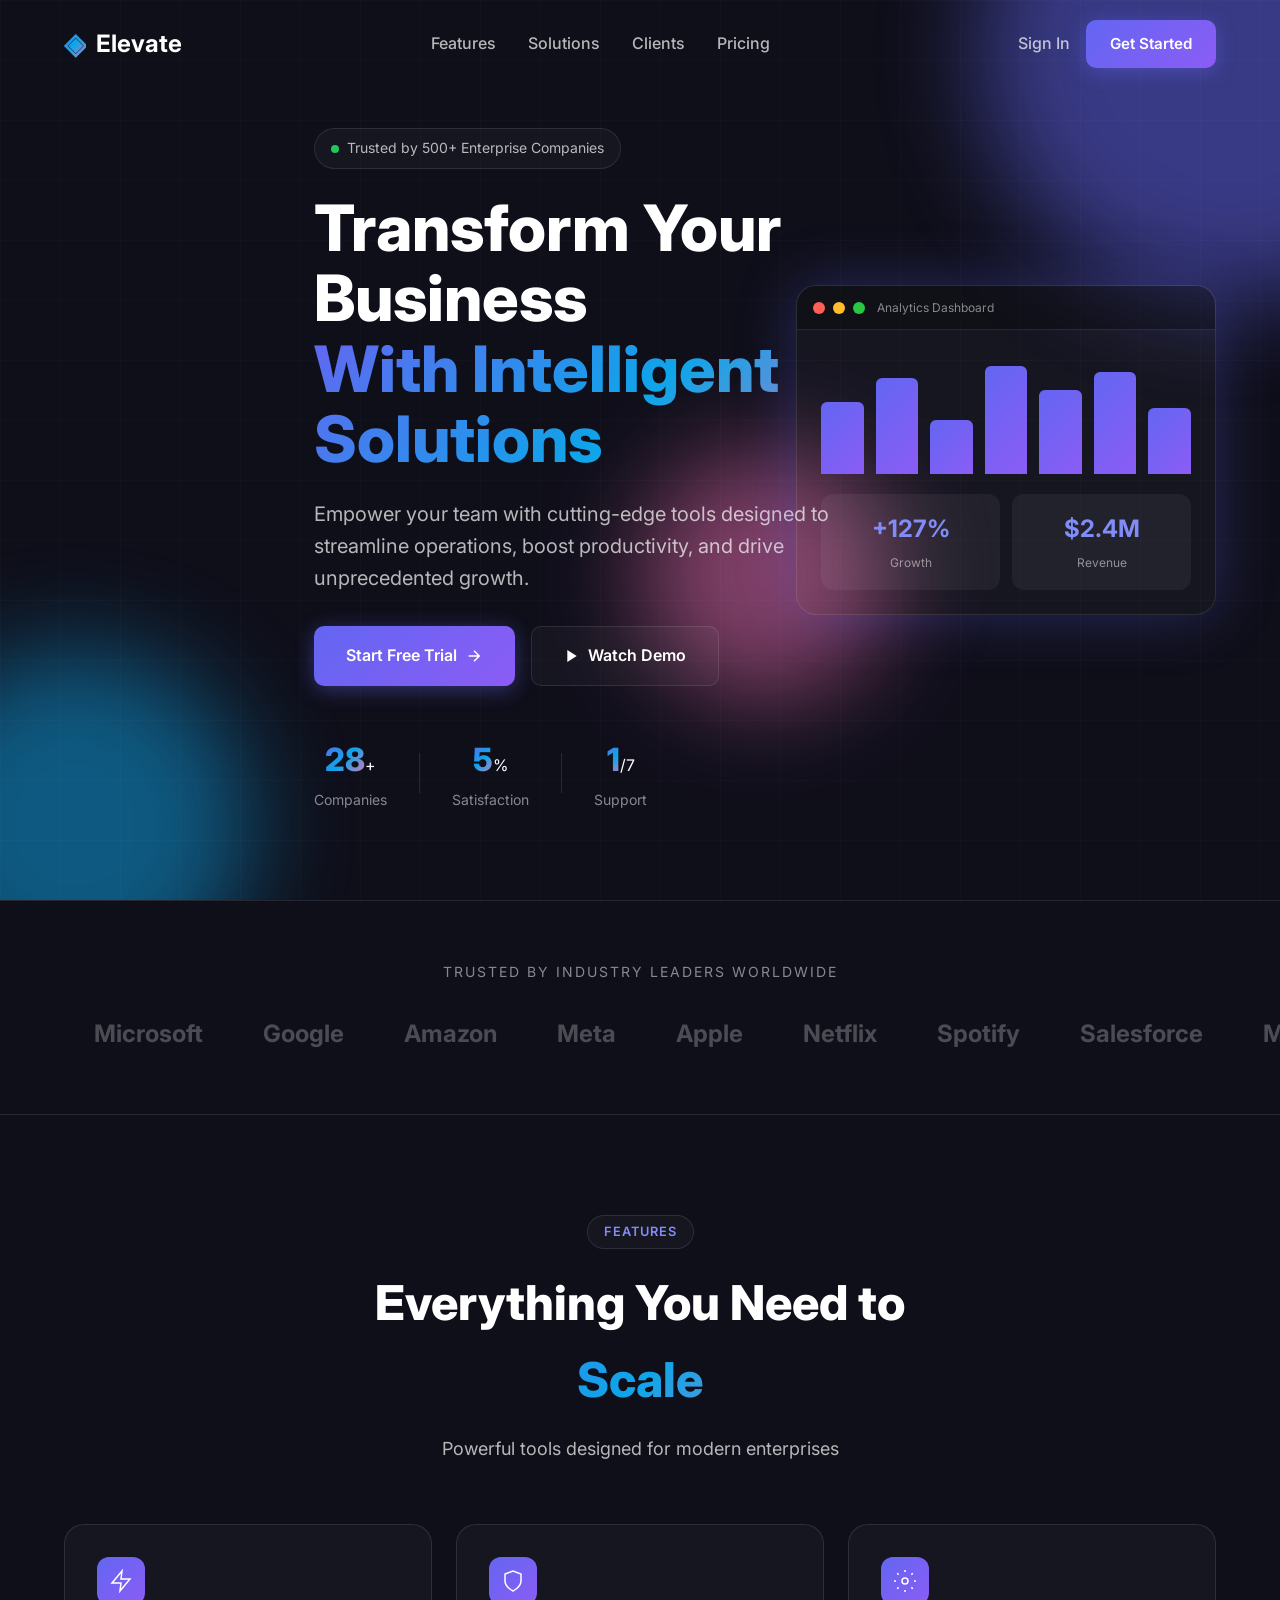
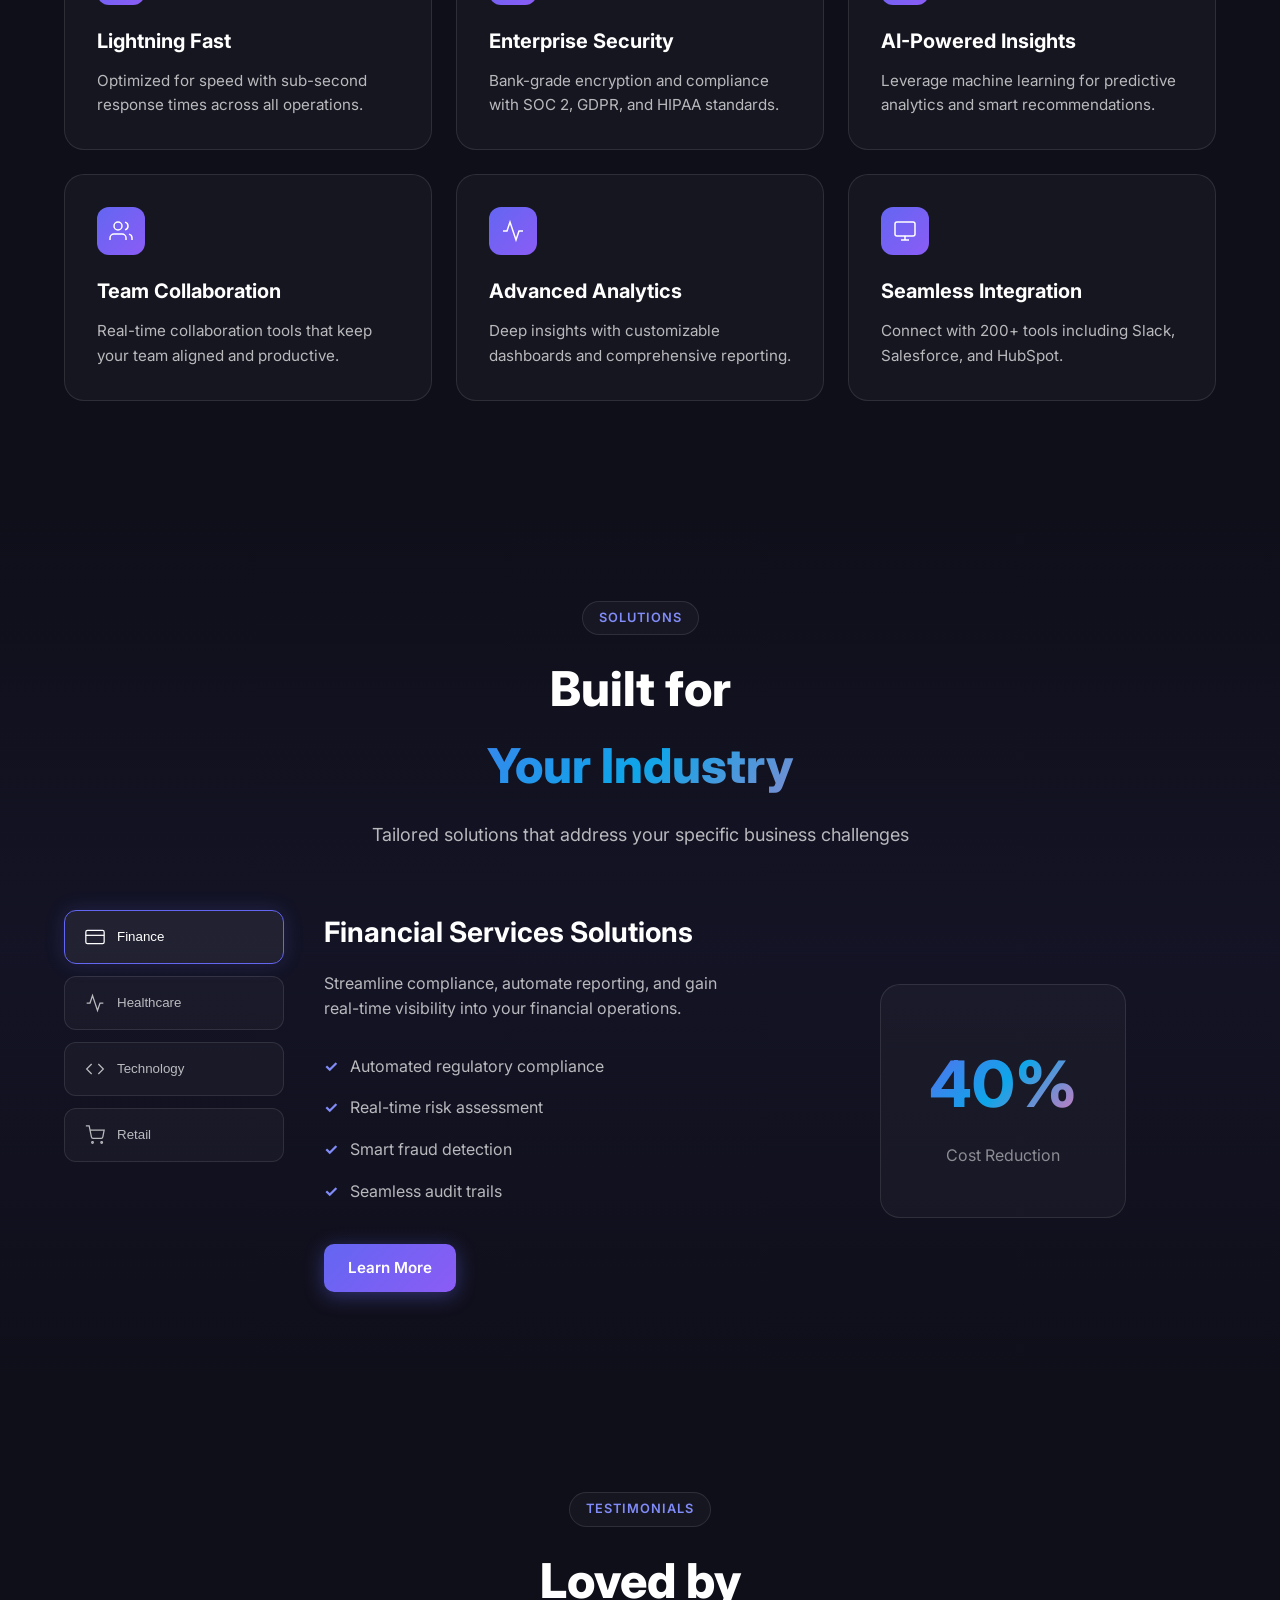
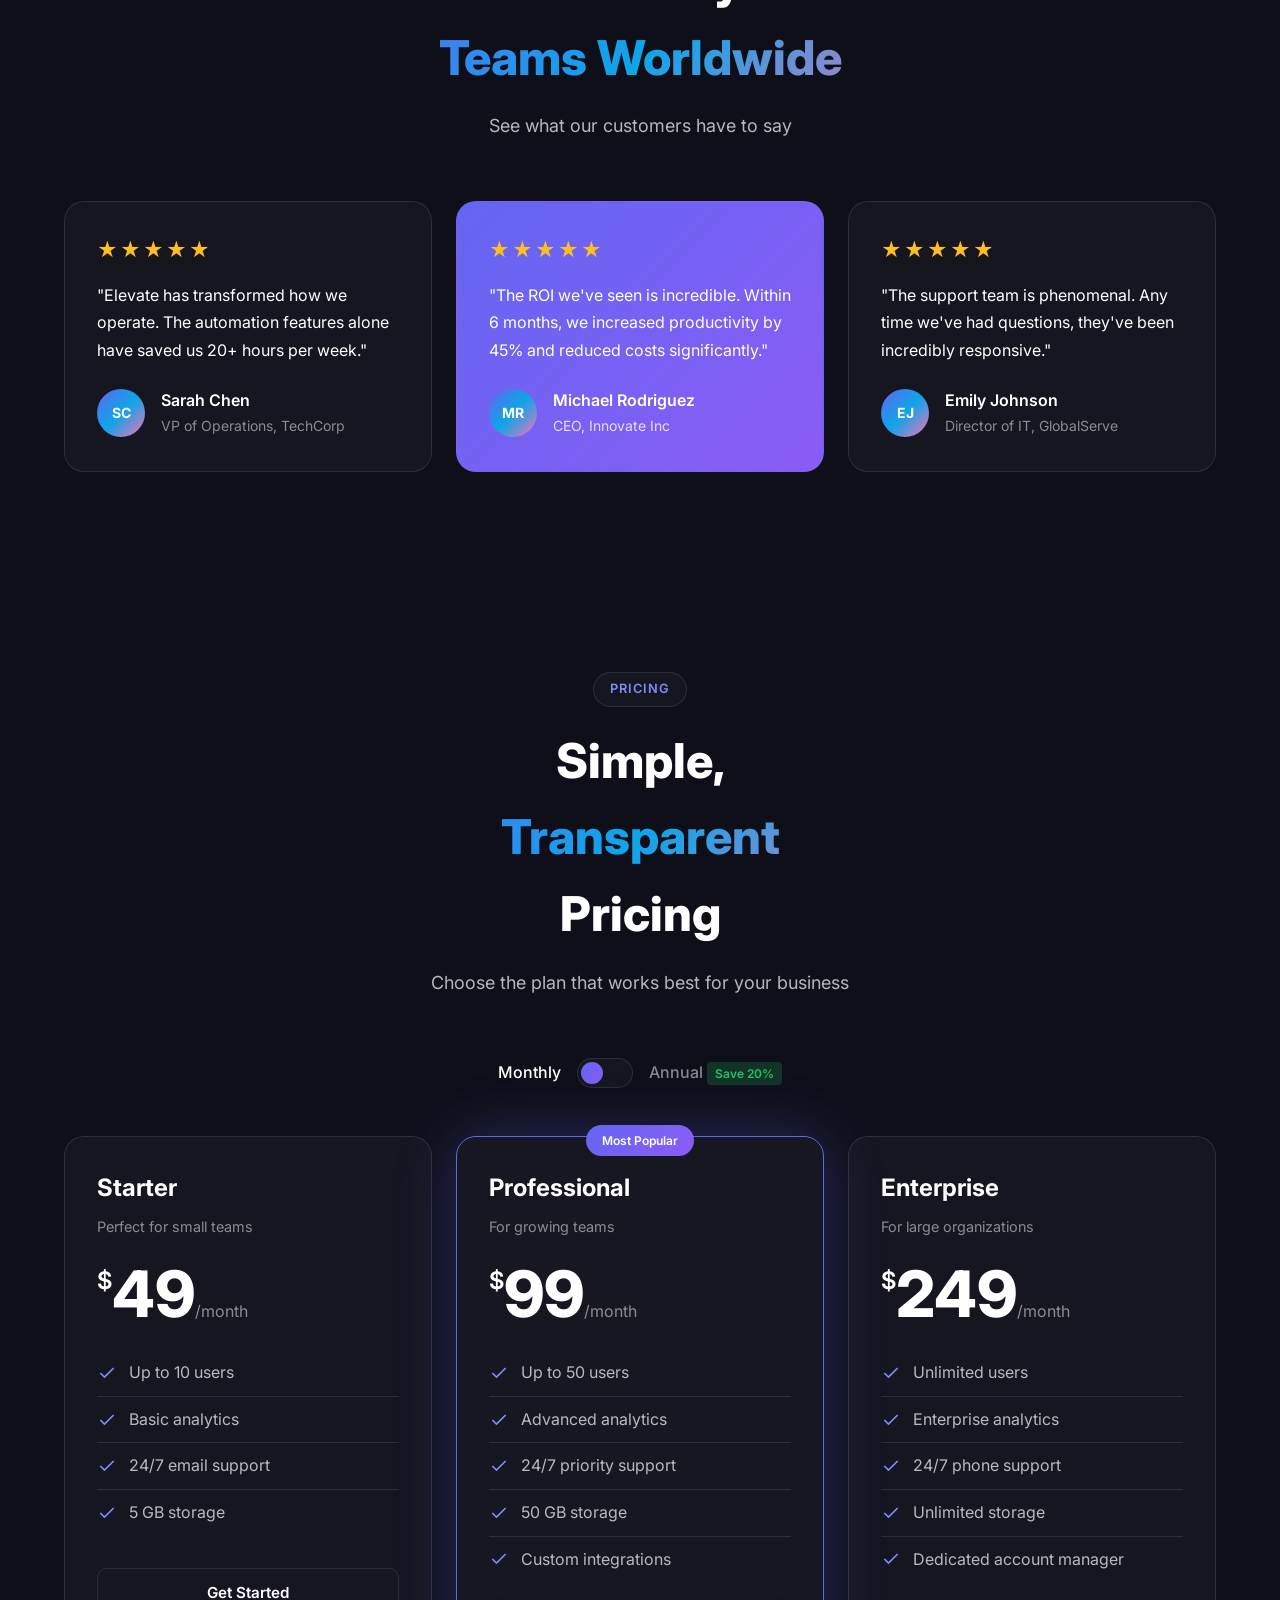
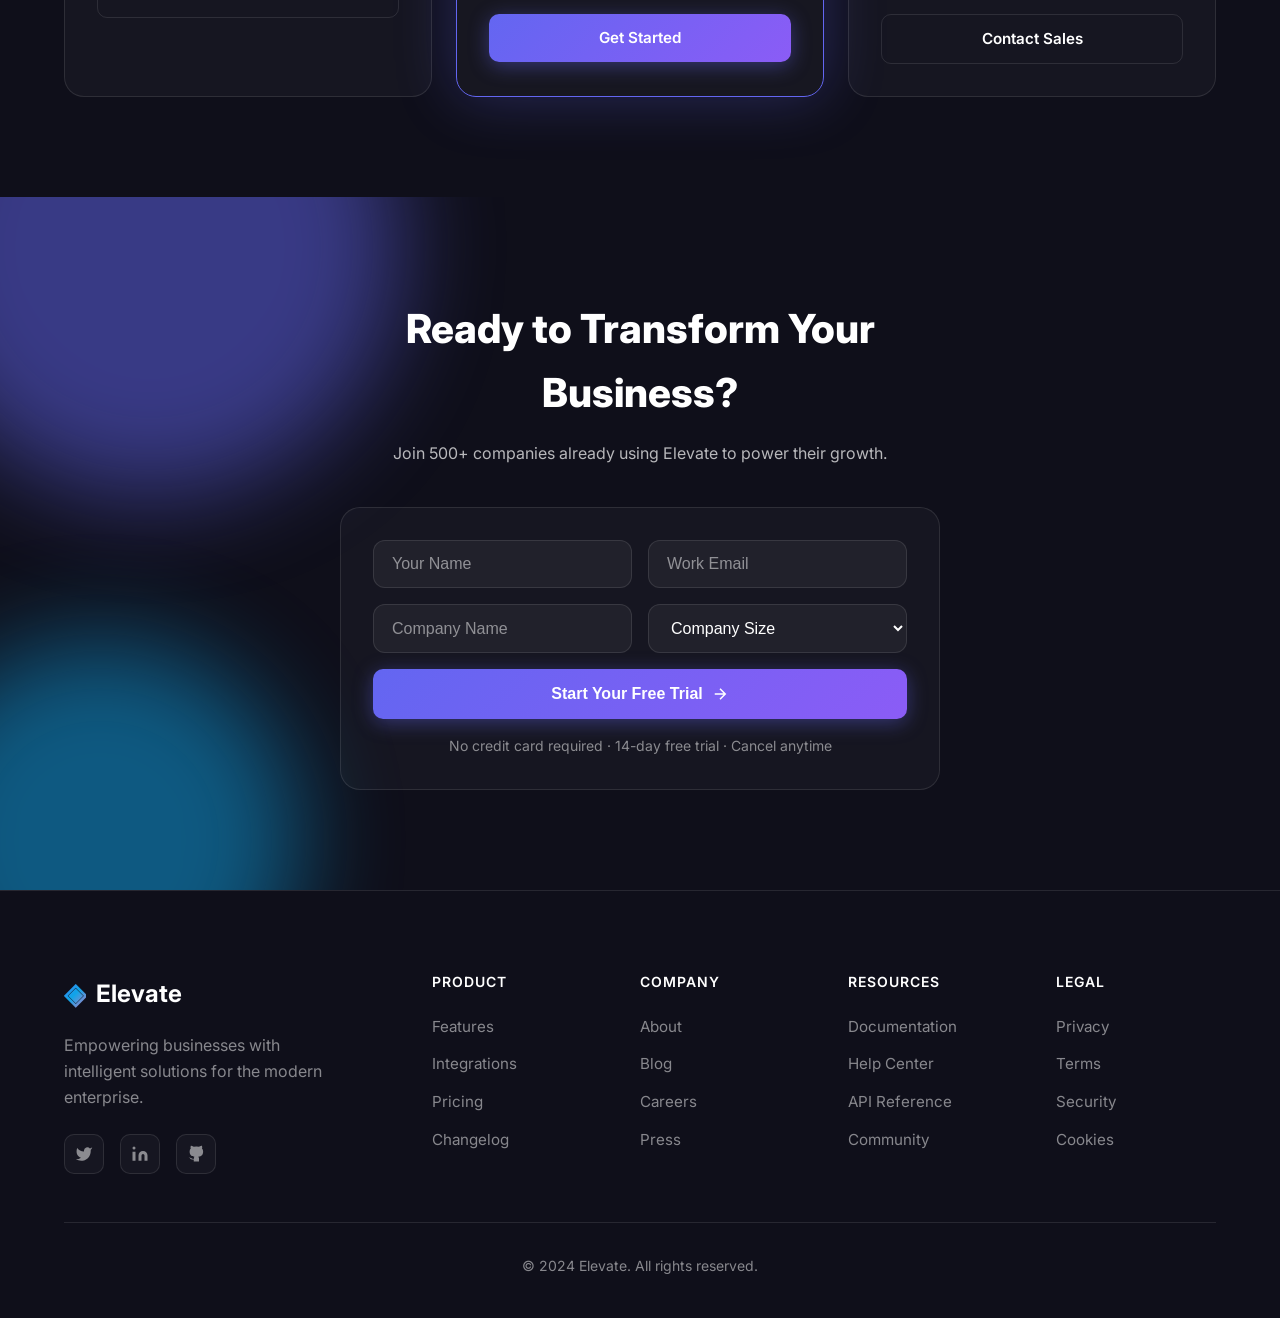
==== index.html @ 1497b79a "Initial commit: Project setup with B2B landing page" ====
<!DOCTYPE html>
<html lang="en">
<head>
    <meta charset="UTF-8">
    <meta name="viewport" content="width=device-width, initial-scale=1.0">
    <meta name="description" content="Transform your business with our enterprise solutions. Trusted by 500+ companies worldwide.">
    <title>Elevate | Enterprise Solutions for Modern Business</title>
    <link rel="preconnect" href="https://fonts.googleapis.com">
    <link rel="preconnect" href="https://fonts.gstatic.com" crossorigin>
    <link href="https://fonts.googleapis.com/css2?family=Inter:wght@300;400;500;600;700;800&display=swap" rel="stylesheet">
    <link rel="stylesheet" href="styles.css">
</head>
<body>
    <nav class="navbar" id="navbar">
        <div class="container nav-container">
            <a href="#" class="logo"><span class="logo-icon">◈</span><span class="logo-text">Elevate</span></a>
            <ul class="nav-links">
                <li><a href="#features">Features</a></li>
                <li><a href="#solutions">Solutions</a></li>
                <li><a href="#testimonials">Clients</a></li>
                <li><a href="#pricing">Pricing</a></li>
            </ul>
            <div class="nav-actions">
                <a href="#" class="btn-text">Sign In</a>
                <a href="#contact" class="btn btn-primary">Get Started</a>
            </div>
            <button class="mobile-menu-btn" id="mobileMenuBtn"><span></span><span></span><span></span></button>
        </div>
    </nav>

    <section class="hero">
        <div class="hero-bg"><div class="gradient-orb orb-1"></div><div class="gradient-orb orb-2"></div><div class="gradient-orb orb-3"></div><div class="grid-overlay"></div></div>
        <div class="container hero-content">
            <div class="hero-badge"><span class="badge-dot"></span>Trusted by 500+ Enterprise Companies</div>
            <h1 class="hero-title">Transform Your Business<span class="gradient-text">With Intelligent Solutions</span></h1>
            <p class="hero-subtitle">Empower your team with cutting-edge tools designed to streamline operations, boost productivity, and drive unprecedented growth.</p>
            <div class="hero-cta">
                <a href="#contact" class="btn btn-primary btn-large">Start Free Trial<svg class="btn-icon" viewBox="0 0 24 24" fill="none" stroke="currentColor" stroke-width="2"><path d="M5 12h14M12 5l7 7-7 7"/></svg></a>
                <a href="#demo" class="btn btn-secondary btn-large"><svg class="btn-icon-left" viewBox="0 0 24 24" fill="currentColor"><polygon points="5,3 19,12 5,21"/></svg>Watch Demo</a>
            </div>
            <div class="hero-stats">
                <div class="stat-item"><span class="stat-number" data-target="500">0</span>+<span class="stat-label">Companies</span></div>
                <div class="stat-divider"></div>
                <div class="stat-item"><span class="stat-number" data-target="98">0</span>%<span class="stat-label">Satisfaction</span></div>
                <div class="stat-divider"></div>
                <div class="stat-item"><span class="stat-number" data-target="24">0</span>/7<span class="stat-label">Support</span></div>
            </div>
        </div>
        <div class="hero-visual">
            <div class="dashboard-preview">
                <div class="dashboard-header"><div class="window-controls"><span class="control red"></span><span class="control yellow"></span><span class="control green"></span></div><span class="dashboard-title">Analytics Dashboard</span></div>
                <div class="dashboard-content">
                    <div class="chart-container"><div class="chart-bar" style="--height: 60%"></div><div class="chart-bar" style="--height: 80%"></div><div class="chart-bar" style="--height: 45%"></div><div class="chart-bar" style="--height: 90%"></div><div class="chart-bar" style="--height: 70%"></div><div class="chart-bar" style="--height: 85%"></div><div class="chart-bar" style="--height: 55%"></div></div>
                    <div class="metric-cards"><div class="metric-card"><span class="metric-value">+127%</span><span class="metric-label">Growth</span></div><div class="metric-card"><span class="metric-value">$2.4M</span><span class="metric-label">Revenue</span></div></div>
                </div>
            </div>
        </div>
    </section>

    <section class="logos-section">
        <div class="container">
            <p class="logos-title">Trusted by industry leaders worldwide</p>
            <div class="logos-track">
                <div class="logos-slide"><div class="logo-item">Microsoft</div><div class="logo-item">Google</div><div class="logo-item">Amazon</div><div class="logo-item">Meta</div><div class="logo-item">Apple</div><div class="logo-item">Netflix</div><div class="logo-item">Spotify</div><div class="logo-item">Salesforce</div></div>
                <div class="logos-slide"><div class="logo-item">Microsoft</div><div class="logo-item">Google</div><div class="logo-item">Amazon</div><div class="logo-item">Meta</div><div class="logo-item">Apple</div><div class="logo-item">Netflix</div><div class="logo-item">Spotify</div><div class="logo-item">Salesforce</div></div>
            </div>
        </div>
    </section>

    <section class="features" id="features">
        <div class="container">
            <div class="section-header"><span class="section-tag">Features</span><h2 class="section-title">Everything You Need to <span class="gradient-text">Scale</span></h2><p class="section-subtitle">Powerful tools designed for modern enterprises</p></div>
            <div class="features-grid">
                <div class="feature-card"><div class="feature-icon"><svg viewBox="0 0 24 24" fill="none" stroke="currentColor" stroke-width="1.5"><path d="M13 2L3 14h9l-1 8 10-12h-9l1-8z"/></svg></div><h3>Lightning Fast</h3><p>Optimized for speed with sub-second response times across all operations.</p></div>
                <div class="feature-card"><div class="feature-icon"><svg viewBox="0 0 24 24" fill="none" stroke="currentColor" stroke-width="1.5"><path d="M12 22s8-4 8-10V5l-8-3-8 3v7c0 6 8 10 8 10z"/></svg></div><h3>Enterprise Security</h3><p>Bank-grade encryption and compliance with SOC 2, GDPR, and HIPAA standards.</p></div>
                <div class="feature-card"><div class="feature-icon"><svg viewBox="0 0 24 24" fill="none" stroke="currentColor" stroke-width="1.5"><circle cx="12" cy="12" r="3"/><path d="M12 1v2M12 21v2M4.22 4.22l1.42 1.42M18.36 18.36l1.42 1.42M1 12h2M21 12h2M4.22 19.78l1.42-1.42M18.36 5.64l1.42-1.42"/></svg></div><h3>AI-Powered Insights</h3><p>Leverage machine learning for predictive analytics and smart recommendations.</p></div>
                <div class="feature-card"><div class="feature-icon"><svg viewBox="0 0 24 24" fill="none" stroke="currentColor" stroke-width="1.5"><path d="M17 21v-2a4 4 0 0 0-4-4H5a4 4 0 0 0-4 4v2"/><circle cx="9" cy="7" r="4"/><path d="M23 21v-2a4 4 0 0 0-3-3.87M16 3.13a4 4 0 0 1 0 7.75"/></svg></div><h3>Team Collaboration</h3><p>Real-time collaboration tools that keep your team aligned and productive.</p></div>
                <div class="feature-card"><div class="feature-icon"><svg viewBox="0 0 24 24" fill="none" stroke="currentColor" stroke-width="1.5"><polyline points="22,12 18,12 15,21 9,3 6,12 2,12"/></svg></div><h3>Advanced Analytics</h3><p>Deep insights with customizable dashboards and comprehensive reporting.</p></div>
                <div class="feature-card"><div class="feature-icon"><svg viewBox="0 0 24 24" fill="none" stroke="currentColor" stroke-width="1.5"><rect x="2" y="3" width="20" height="14" rx="2" ry="2"/><path d="M8 21h8M12 17v4"/></svg></div><h3>Seamless Integration</h3><p>Connect with 200+ tools including Slack, Salesforce, and HubSpot.</p></div>
            </div>
        </div>
    </section>

    <section class="solutions" id="solutions">
        <div class="container">
            <div class="section-header"><span class="section-tag">Solutions</span><h2 class="section-title">Built for <span class="gradient-text">Your Industry</span></h2><p class="section-subtitle">Tailored solutions that address your specific business challenges</p></div>
            <div class="solutions-wrapper">
                <div class="solution-tabs">
                    <button class="solution-tab active" data-tab="finance"><svg viewBox="0 0 24 24" fill="none" stroke="currentColor" stroke-width="1.5"><rect x="1" y="4" width="22" height="16" rx="2" ry="2"/><path d="M1 10h22"/></svg>Finance</button>
                    <button class="solution-tab" data-tab="healthcare"><svg viewBox="0 0 24 24" fill="none" stroke="currentColor" stroke-width="1.5"><path d="M22 12h-4l-3 9L9 3l-3 9H2"/></svg>Healthcare</button>
                    <button class="solution-tab" data-tab="technology"><svg viewBox="0 0 24 24" fill="none" stroke="currentColor" stroke-width="1.5"><polyline points="16 18 22 12 16 6"/><polyline points="8 6 2 12 8 18"/></svg>Technology</button>
                    <button class="solution-tab" data-tab="retail"><svg viewBox="0 0 24 24" fill="none" stroke="currentColor" stroke-width="1.5"><circle cx="9" cy="21" r="1"/><circle cx="20" cy="21" r="1"/><path d="M1 1h4l2.68 13.39a2 2 0 0 0 2 1.61h9.72a2 2 0 0 0 2-1.61L23 6H6"/></svg>Retail</button>
                </div>
                <div class="solution-content">
                    <div class="solution-panel active" id="finance"><div class="solution-info"><h3>Financial Services Solutions</h3><p>Streamline compliance, automate reporting, and gain real-time visibility into your financial operations.</p><ul class="solution-features"><li>Automated regulatory compliance</li><li>Real-time risk assessment</li><li>Smart fraud detection</li><li>Seamless audit trails</li></ul><a href="#contact" class="btn btn-primary">Learn More</a></div><div class="solution-visual"><div class="visual-card"><div class="visual-metric"><span class="big-number">40%</span><span>Cost Reduction</span></div></div></div></div>
                    <div class="solution-panel" id="healthcare"><div class="solution-info"><h3>Healthcare Solutions</h3><p>Improve patient outcomes with HIPAA-compliant solutions that streamline clinical workflows.</p><ul class="solution-features"><li>HIPAA & HITECH compliant</li><li>EHR integration</li><li>Patient engagement tools</li><li>Clinical analytics</li></ul><a href="#contact" class="btn btn-primary">Learn More</a></div><div class="solution-visual"><div class="visual-card"><div class="visual-metric"><span class="big-number">60%</span><span>Faster Workflows</span></div></div></div></div>
                    <div class="solution-panel" id="technology"><div class="solution-info"><h3>Technology Solutions</h3><p>Accelerate development cycles, improve collaboration, and scale your infrastructure.</p><ul class="solution-features"><li>CI/CD pipeline integration</li><li>Real-time code collaboration</li><li>Infrastructure monitoring</li><li>Agile project tracking</li></ul><a href="#contact" class="btn btn-primary">Learn More</a></div><div class="solution-visual"><div class="visual-card"><div class="visual-metric"><span class="big-number">3x</span><span>Faster Delivery</span></div></div></div></div>
                    <div class="solution-panel" id="retail"><div class="solution-info"><h3>Retail Solutions</h3><p>Unify your omnichannel experience, optimize inventory management, and drive growth.</p><ul class="solution-features"><li>Omnichannel management</li><li>Inventory optimization</li><li>Customer analytics</li><li>Personalization engine</li></ul><a href="#contact" class="btn btn-primary">Learn More</a></div><div class="solution-visual"><div class="visual-card"><div class="visual-metric"><span class="big-number">25%</span><span>Revenue Growth</span></div></div></div></div>
                </div>
            </div>
        </div>
    </section>

    <section class="testimonials" id="testimonials">
        <div class="container">
            <div class="section-header"><span class="section-tag">Testimonials</span><h2 class="section-title">Loved by <span class="gradient-text">Teams Worldwide</span></h2><p class="section-subtitle">See what our customers have to say</p></div>
            <div class="testimonials-grid">
                <div class="testimonial-card"><div class="testimonial-content"><div class="stars">★★★★★</div><p>"Elevate has transformed how we operate. The automation features alone have saved us 20+ hours per week."</p></div><div class="testimonial-author"><div class="author-avatar">SC</div><div class="author-info"><strong>Sarah Chen</strong><span>VP of Operations, TechCorp</span></div></div></div>
                <div class="testimonial-card featured"><div class="testimonial-content"><div class="stars">★★★★★</div><p>"The ROI we've seen is incredible. Within 6 months, we increased productivity by 45% and reduced costs significantly."</p></div><div class="testimonial-author"><div class="author-avatar">MR</div><div class="author-info"><strong>Michael Rodriguez</strong><span>CEO, Innovate Inc</span></div></div></div>
                <div class="testimonial-card"><div class="testimonial-content"><div class="stars">★★★★★</div><p>"The support team is phenomenal. Any time we've had questions, they've been incredibly responsive."</p></div><div class="testimonial-author"><div class="author-avatar">EJ</div><div class="author-info"><strong>Emily Johnson</strong><span>Director of IT, GlobalServe</span></div></div></div>
            </div>
        </div>
    </section>

    <section class="pricing" id="pricing">
        <div class="container">
            <div class="section-header"><span class="section-tag">Pricing</span><h2 class="section-title">Simple, <span class="gradient-text">Transparent</span> Pricing</h2><p class="section-subtitle">Choose the plan that works best for your business</p></div>
            <div class="pricing-toggle"><span class="toggle-label active">Monthly</span><label class="toggle-switch"><input type="checkbox" id="pricingToggle"><span class="toggle-slider"></span></label><span class="toggle-label">Annual <span class="save-badge">Save 20%</span></span></div>
            <div class="pricing-grid">
                <div class="pricing-card"><div class="pricing-header"><h3>Starter</h3><p>Perfect for small teams</p></div><div class="pricing-amount"><span class="currency">$</span><span class="price" data-monthly="49" data-annual="39">49</span><span class="period">/month</span></div><ul class="pricing-features"><li><svg viewBox="0 0 24 24"><polyline points="20 6 9 17 4 12"/></svg>Up to 10 users</li><li><svg viewBox="0 0 24 24"><polyline points="20 6 9 17 4 12"/></svg>Basic analytics</li><li><svg viewBox="0 0 24 24"><polyline points="20 6 9 17 4 12"/></svg>24/7 email support</li><li><svg viewBox="0 0 24 24"><polyline points="20 6 9 17 4 12"/></svg>5 GB storage</li></ul><a href="#contact" class="btn btn-outline btn-block">Get Started</a></div>
                <div class="pricing-card popular"><div class="popular-badge">Most Popular</div><div class="pricing-header"><h3>Professional</h3><p>For growing teams</p></div><div class="pricing-amount"><span class="currency">$</span><span class="price" data-monthly="99" data-annual="79">99</span><span class="period">/month</span></div><ul class="pricing-features"><li><svg viewBox="0 0 24 24"><polyline points="20 6 9 17 4 12"/></svg>Up to 50 users</li><li><svg viewBox="0 0 24 24"><polyline points="20 6 9 17 4 12"/></svg>Advanced analytics</li><li><svg viewBox="0 0 24 24"><polyline points="20 6 9 17 4 12"/></svg>24/7 priority support</li><li><svg viewBox="0 0 24 24"><polyline points="20 6 9 17 4 12"/></svg>50 GB storage</li><li><svg viewBox="0 0 24 24"><polyline points="20 6 9 17 4 12"/></svg>Custom integrations</li></ul><a href="#contact" class="btn btn-primary btn-block">Get Started</a></div>
                <div class="pricing-card"><div class="pricing-header"><h3>Enterprise</h3><p>For large organizations</p></div><div class="pricing-amount"><span class="currency">$</span><span class="price" data-monthly="249" data-annual="199">249</span><span class="period">/month</span></div><ul class="pricing-features"><li><svg viewBox="0 0 24 24"><polyline points="20 6 9 17 4 12"/></svg>Unlimited users</li><li><svg viewBox="0 0 24 24"><polyline points="20 6 9 17 4 12"/></svg>Enterprise analytics</li><li><svg viewBox="0 0 24 24"><polyline points="20 6 9 17 4 12"/></svg>24/7 phone support</li><li><svg viewBox="0 0 24 24"><polyline points="20 6 9 17 4 12"/></svg>Unlimited storage</li><li><svg viewBox="0 0 24 24"><polyline points="20 6 9 17 4 12"/></svg>Dedicated account manager</li></ul><a href="#contact" class="btn btn-outline btn-block">Contact Sales</a></div>
            </div>
        </div>
    </section>

    <section class="cta" id="contact">
        <div class="cta-bg"><div class="gradient-orb orb-1"></div><div class="gradient-orb orb-2"></div></div>
        <div class="container">
            <div class="cta-content">
                <h2>Ready to Transform Your Business?</h2>
                <p>Join 500+ companies already using Elevate to power their growth.</p>
                <form class="cta-form" id="contactForm">
                    <div class="form-row"><input type="text" placeholder="Your Name" required><input type="email" placeholder="Work Email" required></div>
                    <div class="form-row"><input type="text" placeholder="Company Name" required><select required><option value="">Company Size</option><option value="1-10">1-10 employees</option><option value="11-50">11-50 employees</option><option value="51-200">51-200 employees</option><option value="500+">500+ employees</option></select></div>
                    <button type="submit" class="btn btn-primary btn-large btn-block">Start Your Free Trial<svg class="btn-icon" viewBox="0 0 24 24" fill="none" stroke="currentColor" stroke-width="2"><path d="M5 12h14M12 5l7 7-7 7"/></svg></button>
                    <p class="form-disclaimer">No credit card required · 14-day free trial · Cancel anytime</p>
                </form>
            </div>
        </div>
    </section>

    <footer class="footer">
        <div class="container">
            <div class="footer-grid">
                <div class="footer-brand"><a href="#" class="logo"><span class="logo-icon">◈</span><span class="logo-text">Elevate</span></a><p>Empowering businesses with intelligent solutions for the modern enterprise.</p><div class="social-links"><a href="#" aria-label="Twitter"><svg viewBox="0 0 24 24" fill="currentColor"><path d="M23 3a10.9 10.9 0 0 1-3.14 1.53 4.48 4.48 0 0 0-7.86 3v1A10.66 10.66 0 0 1 3 4s-4 9 5 13a11.64 11.64 0 0 1-7 2c9 5 20 0 20-11.5a4.5 4.5 0 0 0-.08-.83A7.72 7.72 0 0 0 23 3z"/></svg></a><a href="#" aria-label="LinkedIn"><svg viewBox="0 0 24 24" fill="currentColor"><path d="M16 8a6 6 0 0 1 6 6v7h-4v-7a2 2 0 0 0-2-2 2 2 0 0 0-2 2v7h-4v-7a6 6 0 0 1 6-6z"/><rect x="2" y="9" width="4" height="12"/><circle cx="4" cy="4" r="2"/></svg></a><a href="#" aria-label="GitHub"><svg viewBox="0 0 24 24" fill="currentColor"><path d="M9 19c-5 1.5-5-2.5-7-3m14 6v-3.87a3.37 3.37 0 0 0-.94-2.61c3.14-.35 6.44-1.54 6.44-7A5.44 5.44 0 0 0 20 4.77 5.07 5.07 0 0 0 19.91 1S18.73.65 16 2.48a13.38 13.38 0 0 0-7 0C6.27.65 5.09 1 5.09 1A5.07 5.07 0 0 0 5 4.77a5.44 5.44 0 0 0-1.5 3.78c0 5.42 3.3 6.61 6.44 7A3.37 3.37 0 0 0 9 18.13V22"/></svg></a></div></div>
                <div class="footer-links"><h4>Product</h4><ul><li><a href="#">Features</a></li><li><a href="#">Integrations</a></li><li><a href="#">Pricing</a></li><li><a href="#">Changelog</a></li></ul></div>
                <div class="footer-links"><h4>Company</h4><ul><li><a href="#">About</a></li><li><a href="#">Blog</a></li><li><a href="#">Careers</a></li><li><a href="#">Press</a></li></ul></div>
                <div class="footer-links"><h4>Resources</h4><ul><li><a href="#">Documentation</a></li><li><a href="#">Help Center</a></li><li><a href="#">API Reference</a></li><li><a href="#">Community</a></li></ul></div>
                <div class="footer-links"><h4>Legal</h4><ul><li><a href="#">Privacy</a></li><li><a href="#">Terms</a></li><li><a href="#">Security</a></li><li><a href="#">Cookies</a></li></ul></div>
            </div>
            <div class="footer-bottom"><p>&copy; 2024 Elevate. All rights reserved.</p></div>
        </div>
    </footer>
    <script src="script.js"></script>
</body>
</html>
---- styles.css ----
*, *::before, *::after { box-sizing: border-box; margin: 0; padding: 0; }
:root {
    --primary: #6366f1; --primary-dark: #4f46e5; --primary-light: #818cf8;
    --secondary: #0ea5e9; --accent: #f472b6;
    --bg-dark: #0f0f1a; --bg-card: rgba(255,255,255,0.03); --bg-card-hover: rgba(255,255,255,0.06);
    --text-primary: #ffffff; --text-secondary: rgba(255,255,255,0.7); --text-muted: rgba(255,255,255,0.5);
    --border: rgba(255,255,255,0.1); --border-hover: rgba(255,255,255,0.2);
    --gradient-1: linear-gradient(135deg, #6366f1 0%, #0ea5e9 50%, #f472b6 100%);
    --gradient-2: linear-gradient(135deg, #6366f1 0%, #8b5cf6 100%);
    --shadow-glow: 0 0 60px rgba(99, 102, 241, 0.3);
    --radius: 12px; --radius-lg: 20px;
    --transition: all 0.3s cubic-bezier(0.4, 0, 0.2, 1);
}
html { scroll-behavior: smooth; }
body { font-family: 'Inter', -apple-system, BlinkMacSystemFont, sans-serif; background: var(--bg-dark); color: var(--text-primary); line-height: 1.6; overflow-x: hidden; }
.container { max-width: 1200px; margin: 0 auto; padding: 0 24px; }

/* Navigation */
.navbar { position: fixed; top: 0; left: 0; right: 0; z-index: 1000; padding: 20px 0; transition: var(--transition); }
.navbar.scrolled { background: rgba(15,15,26,0.95); border-bottom: 1px solid var(--border); }
.nav-container { display: flex; align-items: center; justify-content: space-between; }
.logo { display: flex; align-items: center; gap: 10px; text-decoration: none; color: var(--text-primary); font-weight: 700; font-size: 1.5rem; }
.logo-icon { font-size: 1.8rem; background: var(--gradient-1); -webkit-background-clip: text; background-clip: text; -webkit-text-fill-color: transparent; }
.nav-links { display: flex; gap: 32px; list-style: none; }
.nav-links a { color: var(--text-secondary); text-decoration: none; font-weight: 500; transition: var(--transition); position: relative; }
.nav-links a:hover { color: var(--text-primary); }
.nav-links a::after { content: ''; position: absolute; bottom: -4px; left: 0; width: 0; height: 2px; background: var(--gradient-1); transition: var(--transition); }
.nav-links a:hover::after { width: 100%; }
.nav-actions { display: flex; align-items: center; gap: 16px; }
.btn-text { color: var(--text-secondary); text-decoration: none; font-weight: 500; transition: var(--transition); }
.btn-text:hover { color: var(--text-primary); }
.mobile-menu-btn { display: none; flex-direction: column; gap: 5px; background: none; border: none; cursor: pointer; padding: 5px; }
.mobile-menu-btn span { width: 24px; height: 2px; background: var(--text-primary); transition: var(--transition); }

/* Buttons */
.btn { display: inline-flex; align-items: center; justify-content: center; gap: 8px; padding: 12px 24px; border-radius: 10px; font-weight: 600; font-size: 0.95rem; text-decoration: none; cursor: pointer; border: none; transition: var(--transition); }
.btn-primary { background: var(--gradient-2); color: white; box-shadow: 0 4px 20px rgba(99, 102, 241, 0.4); }
.btn-primary:hover { transform: translateY(-2px); box-shadow: 0 8px 30px rgba(99, 102, 241, 0.5); }
.btn-secondary { background: var(--bg-card); color: var(--text-primary); border: 1px solid var(--border); }
.btn-secondary:hover { background: var(--bg-card-hover); border-color: var(--border-hover); }
.btn-outline { background: transparent; color: var(--text-primary); border: 1px solid var(--border); }
.btn-outline:hover { background: var(--bg-card); border-color: var(--primary); }
.btn-large { padding: 16px 32px; font-size: 1rem; }
.btn-block { width: 100%; }
.btn-icon { width: 18px; height: 18px; }
.btn-icon-left { width: 16px; height: 16px; }

/* Hero Section */
.hero { position: relative; min-height: 100vh; display: flex; align-items: center; padding: 120px 0 80px; overflow: hidden; }
.hero-bg { position: absolute; inset: 0; z-index: 0; }
.gradient-orb { position: absolute; border-radius: 50%; filter: blur(50px); opacity: 0.5; will-change: transform; }
.orb-1 { width: 500px; height: 500px; background: var(--primary); top: -200px; right: -200px; }
.orb-2 { width: 350px; height: 350px; background: var(--secondary); bottom: -100px; left: -100px; }
.orb-3 { width: 250px; height: 250px; background: var(--accent); top: 50%; left: 50%; }
.grid-overlay { position: absolute; inset: 0; background-image: linear-gradient(rgba(255,255,255,0.02) 1px, transparent 1px), linear-gradient(90deg, rgba(255,255,255,0.02) 1px, transparent 1px); background-size: 60px 60px; }
.hero-content { position: relative; z-index: 1; max-width: 700px; }
.hero-badge { display: inline-flex; align-items: center; gap: 8px; background: var(--bg-card); border: 1px solid var(--border); padding: 8px 16px; border-radius: 50px; font-size: 0.875rem; color: var(--text-secondary); margin-bottom: 24px; animation: fadeInUp 0.8s ease-out; }
.badge-dot { width: 8px; height: 8px; background: #22c55e; border-radius: 50%; animation: pulse 2s infinite; }
@keyframes pulse { 0%, 100% { opacity: 1; } 50% { opacity: 0.5; } }
.hero-title { font-size: clamp(2.5rem, 6vw, 4rem); font-weight: 800; line-height: 1.1; margin-bottom: 24px; animation: fadeInUp 0.8s ease-out 0.1s backwards; }
.gradient-text { display: block; background: var(--gradient-1); -webkit-background-clip: text; -webkit-text-fill-color: transparent; background-clip: text; }
.hero-subtitle { font-size: 1.25rem; color: var(--text-secondary); max-width: 540px; margin-bottom: 32px; animation: fadeInUp 0.8s ease-out 0.2s backwards; }
.hero-cta { display: flex; gap: 16px; flex-wrap: wrap; margin-bottom: 48px; animation: fadeInUp 0.8s ease-out 0.3s backwards; }
@keyframes fadeInUp { from { opacity: 0; transform: translateY(20px); } to { opacity: 1; transform: translateY(0); } }
.hero-stats { display: flex; align-items: center; gap: 32px; animation: fadeInUp 0.8s ease-out 0.4s backwards; }
.stat-item { text-align: center; }
.stat-number { font-size: 2rem; font-weight: 800; background: var(--gradient-1); -webkit-background-clip: text; background-clip: text; -webkit-text-fill-color: transparent; }
.stat-label { display: block; font-size: 0.875rem; color: var(--text-muted); margin-top: 4px; }
.stat-divider { width: 1px; height: 40px; background: var(--border); }
.hero-visual { position: absolute; right: 5%; top: 50%; transform: translateY(-50%); z-index: 1; animation: fadeInUp 1s ease-out 0.5s backwards; }
.dashboard-preview { background: var(--bg-card); border: 1px solid var(--border); border-radius: var(--radius-lg); overflow: hidden; box-shadow: var(--shadow-glow); width: 420px; }
.dashboard-header { display: flex; align-items: center; gap: 12px; padding: 12px 16px; background: rgba(0,0,0,0.3); border-bottom: 1px solid var(--border); }
.window-controls { display: flex; gap: 8px; }
.control { width: 12px; height: 12px; border-radius: 50%; }
.control.red { background: #ff5f57; }
.control.yellow { background: #ffbd2e; }
.control.green { background: #28c840; }
.dashboard-title { font-size: 0.75rem; color: var(--text-muted); }
.dashboard-content { padding: 24px; }
.chart-container { display: flex; align-items: flex-end; gap: 12px; height: 120px; margin-bottom: 20px; }
.chart-bar { flex: 1; height: var(--height); background: var(--gradient-2); border-radius: 6px 6px 0 0; animation: growUp 1s ease-out backwards; }
.chart-bar:nth-child(1) { animation-delay: 0.6s; }
.chart-bar:nth-child(2) { animation-delay: 0.7s; }
.chart-bar:nth-child(3) { animation-delay: 0.8s; }
.chart-bar:nth-child(4) { animation-delay: 0.9s; }
.chart-bar:nth-child(5) { animation-delay: 1s; }
.chart-bar:nth-child(6) { animation-delay: 1.1s; }
.chart-bar:nth-child(7) { animation-delay: 1.2s; }
@keyframes growUp { from { height: 0; } }
.metric-cards { display: grid; grid-template-columns: 1fr 1fr; gap: 12px; }
.metric-card { background: rgba(255,255,255,0.05); padding: 16px; border-radius: var(--radius); text-align: center; }
.metric-value { display: block; font-size: 1.5rem; font-weight: 700; color: var(--primary-light); }
.metric-label { font-size: 0.75rem; color: var(--text-muted); }

/* Logos Section */
.logos-section { padding: 60px 0; border-top: 1px solid var(--border); border-bottom: 1px solid var(--border); overflow: hidden; }
.logos-title { text-align: center; font-size: 0.875rem; color: var(--text-muted); margin-bottom: 32px; text-transform: uppercase; letter-spacing: 2px; }
.logos-track { display: flex; width: max-content; animation: scroll 40s linear infinite; will-change: transform; }
@keyframes scroll { 0% { transform: translateX(0); } 100% { transform: translateX(-50%); } }
@media (prefers-reduced-motion: reduce) { .logos-track { animation: none; } .gradient-orb { display: none; } }
.logos-slide { display: flex; gap: 60px; padding: 0 30px; }
.logo-item { font-size: 1.5rem; font-weight: 700; color: var(--text-muted); opacity: 0.5; white-space: nowrap; transition: var(--transition); }
.logo-item:hover { opacity: 1; color: var(--text-secondary); }

/* Section Styles */
.section-header { text-align: center; max-width: 700px; margin: 0 auto 60px; }
.section-tag { display: inline-block; background: var(--bg-card); border: 1px solid var(--border); padding: 6px 16px; border-radius: 50px; font-size: 0.8rem; font-weight: 600; color: var(--primary-light); text-transform: uppercase; letter-spacing: 1px; margin-bottom: 16px; }
.section-title { font-size: clamp(2rem, 4vw, 3rem); font-weight: 800; margin-bottom: 16px; }
.section-subtitle { font-size: 1.125rem; color: var(--text-secondary); }

/* Features Section */
.features { padding: 100px 0; }
.features-grid { display: grid; grid-template-columns: repeat(3, 1fr); gap: 24px; }
.feature-card { background: var(--bg-card); border: 1px solid var(--border); border-radius: var(--radius-lg); padding: 32px; transition: var(--transition); }
.feature-card:hover { background: var(--bg-card-hover); border-color: var(--border-hover); transform: translateY(-4px); }
.feature-icon { width: 48px; height: 48px; display: flex; align-items: center; justify-content: center; background: var(--gradient-2); border-radius: 12px; margin-bottom: 20px; }
.feature-icon svg { width: 24px; height: 24px; stroke: white; }
.feature-card h3 { font-size: 1.25rem; font-weight: 700; margin-bottom: 12px; }
.feature-card p { color: var(--text-secondary); font-size: 0.95rem; }

/* Solutions Section */
.solutions { padding: 100px 0; background: linear-gradient(180deg, transparent 0%, rgba(99,102,241,0.05) 50%, transparent 100%); }
.solutions-wrapper { display: flex; gap: 40px; }
.solution-tabs { display: flex; flex-direction: column; gap: 12px; min-width: 220px; }
.solution-tab { display: flex; align-items: center; gap: 12px; padding: 16px 20px; background: var(--bg-card); border: 1px solid var(--border); border-radius: var(--radius); color: var(--text-secondary); font-weight: 500; cursor: pointer; transition: var(--transition); text-align: left; }
.solution-tab svg { width: 20px; height: 20px; }
.solution-tab:hover, .solution-tab.active { background: var(--bg-card-hover); border-color: var(--primary); color: var(--text-primary); }
.solution-tab.active { box-shadow: 0 0 20px rgba(99, 102, 241, 0.2); }
.solution-content { flex: 1; }
.solution-panel { display: none; gap: 40px; animation: fadeIn 0.3s ease-out; }
.solution-panel.active { display: grid; grid-template-columns: 1fr 1fr; }
@keyframes fadeIn { from { opacity: 0; } to { opacity: 1; } }
.solution-info h3 { font-size: 1.75rem; font-weight: 700; margin-bottom: 16px; }
.solution-info p { color: var(--text-secondary); margin-bottom: 24px; }
.solution-features { list-style: none; margin-bottom: 32px; }
.solution-features li { display: flex; align-items: center; gap: 12px; padding: 8px 0; color: var(--text-secondary); }
.solution-features li::before { content: '✓'; color: var(--primary-light); font-weight: 700; }
.solution-visual { display: flex; align-items: center; justify-content: center; }
.visual-card { background: var(--bg-card); border: 1px solid var(--border); border-radius: var(--radius-lg); padding: 48px; text-align: center; }
.visual-metric .big-number { display: block; font-size: 4rem; font-weight: 800; background: var(--gradient-1); -webkit-background-clip: text; background-clip: text; -webkit-text-fill-color: transparent; }
.visual-metric span:last-child { display: block; color: var(--text-muted); margin-top: 8px; }

/* Testimonials Section */
.testimonials { padding: 100px 0; }
.testimonials-grid { display: grid; grid-template-columns: repeat(3, 1fr); gap: 24px; }
.testimonial-card { background: var(--bg-card); border: 1px solid var(--border); border-radius: var(--radius-lg); padding: 32px; transition: var(--transition); }
.testimonial-card:hover { border-color: var(--border-hover); transform: translateY(-4px); }
.testimonial-card.featured { background: var(--gradient-2); border-color: transparent; }
.stars { color: #fbbf24; font-size: 1.25rem; margin-bottom: 16px; letter-spacing: 2px; }
.testimonial-content p { font-size: 1rem; line-height: 1.7; margin-bottom: 24px; }
.testimonial-author { display: flex; align-items: center; gap: 16px; }
.author-avatar { width: 48px; height: 48px; background: var(--gradient-1); border-radius: 50%; display: flex; align-items: center; justify-content: center; font-weight: 700; font-size: 0.875rem; }
.author-info strong { display: block; font-weight: 600; }
.author-info span { font-size: 0.875rem; color: var(--text-muted); }
.testimonial-card.featured .author-info span { color: rgba(255,255,255,0.8); }

/* Pricing Section */
.pricing { padding: 100px 0; }
.pricing-toggle { display: flex; align-items: center; justify-content: center; gap: 16px; margin-bottom: 48px; }
.toggle-label { color: var(--text-muted); font-weight: 500; transition: var(--transition); }
.toggle-label.active { color: var(--text-primary); }
.toggle-switch { position: relative; width: 56px; height: 30px; cursor: pointer; }
.toggle-switch input { display: none; }
.toggle-slider { position: absolute; inset: 0; background: var(--bg-card); border: 1px solid var(--border); border-radius: 50px; transition: var(--transition); }
.toggle-slider::before { content: ''; position: absolute; top: 3px; left: 3px; width: 22px; height: 22px; background: var(--gradient-2); border-radius: 50%; transition: var(--transition); }
.toggle-switch input:checked + .toggle-slider::before { transform: translateX(26px); }
.save-badge { background: rgba(34, 197, 94, 0.2); color: #22c55e; padding: 4px 8px; border-radius: 4px; font-size: 0.75rem; font-weight: 600; }
.pricing-grid { display: grid; grid-template-columns: repeat(3, 1fr); gap: 24px; }
.pricing-card { background: var(--bg-card); border: 1px solid var(--border); border-radius: var(--radius-lg); padding: 32px; position: relative; transition: var(--transition); }
.pricing-card:hover { border-color: var(--border-hover); transform: translateY(-4px); }
.pricing-card.popular { border-color: var(--primary); box-shadow: var(--shadow-glow); }
.popular-badge { position: absolute; top: -12px; left: 50%; transform: translateX(-50%); background: var(--gradient-2); color: white; padding: 6px 16px; border-radius: 50px; font-size: 0.75rem; font-weight: 600; }
.pricing-header { margin-bottom: 24px; }
.pricing-header h3 { font-size: 1.5rem; font-weight: 700; margin-bottom: 8px; }
.pricing-header p { color: var(--text-muted); font-size: 0.9rem; }
.pricing-amount { margin-bottom: 24px; }
.currency { font-size: 1.5rem; font-weight: 600; vertical-align: top; }
.price { font-size: 4rem; font-weight: 800; line-height: 1; }
.period { color: var(--text-muted); }
.pricing-features { list-style: none; margin-bottom: 32px; }
.pricing-features li { display: flex; align-items: center; gap: 12px; padding: 10px 0; color: var(--text-secondary); border-bottom: 1px solid var(--border); }
.pricing-features li:last-child { border-bottom: none; }
.pricing-features svg { width: 20px; height: 20px; stroke: var(--primary-light); stroke-width: 2; fill: none; }
.pricing-features li.disabled { color: var(--text-muted); opacity: 0.5; }
.pricing-features li.disabled svg { stroke: var(--text-muted); }

/* CTA Section */
.cta { position: relative; padding: 100px 0; overflow: hidden; }
.cta-bg { position: absolute; inset: 0; z-index: 0; }
.cta .orb-1 { width: 500px; height: 500px; top: -200px; left: -100px; }
.cta .orb-2 { width: 400px; height: 400px; bottom: -150px; right: -100px; }
.cta-content { position: relative; z-index: 1; max-width: 600px; margin: 0 auto; text-align: center; }
.cta-content h2 { font-size: clamp(2rem, 4vw, 2.5rem); font-weight: 800; margin-bottom: 16px; }
.cta-content > p { color: var(--text-secondary); margin-bottom: 40px; }
.cta-form { background: var(--bg-card); border: 1px solid var(--border); border-radius: var(--radius-lg); padding: 32px; }
.form-row { display: grid; grid-template-columns: 1fr 1fr; gap: 16px; margin-bottom: 16px; }
.cta-form input, .cta-form select { width: 100%; padding: 14px 18px; background: rgba(255,255,255,0.05); border: 1px solid var(--border); border-radius: var(--radius); color: var(--text-primary); font-size: 1rem; transition: var(--transition); }
.cta-form input::placeholder { color: var(--text-muted); }
.cta-form input:focus, .cta-form select:focus { outline: none; border-color: var(--primary); }
.cta-form select { cursor: pointer; }
.cta-form select option { background: var(--bg-dark); }
.form-disclaimer { color: var(--text-muted); font-size: 0.875rem; margin-top: 16px; }

/* Footer */
.footer { padding: 80px 0 40px; border-top: 1px solid var(--border); }
.footer-grid { display: grid; grid-template-columns: 2fr repeat(4, 1fr); gap: 48px; margin-bottom: 48px; }
.footer-brand p { color: var(--text-muted); margin: 16px 0 24px; max-width: 280px; }
.social-links { display: flex; gap: 16px; }
.social-links a { width: 40px; height: 40px; display: flex; align-items: center; justify-content: center; background: var(--bg-card); border: 1px solid var(--border); border-radius: 10px; color: var(--text-muted); transition: var(--transition); }
.social-links a svg { width: 18px; height: 18px; }
.social-links a:hover { background: var(--bg-card-hover); border-color: var(--border-hover); color: var(--text-primary); }
.footer-links h4 { font-size: 0.875rem; font-weight: 600; margin-bottom: 20px; text-transform: uppercase; letter-spacing: 1px; }
.footer-links ul { list-style: none; }
.footer-links li { margin-bottom: 12px; }
.footer-links a { color: var(--text-muted); text-decoration: none; font-size: 0.95rem; transition: var(--transition); }
.footer-links a:hover { color: var(--text-primary); }
.footer-bottom { padding-top: 32px; border-top: 1px solid var(--border); text-align: center; color: var(--text-muted); font-size: 0.875rem; }

/* Contact Info */
.contact-info { display: flex; gap: 16px; justify-content: center; flex-wrap: wrap; margin-top: 24px; }

/* Simple Footer */
.footer-simple { text-align: center; }
.footer-simple .logo { justify-content: center; margin-bottom: 16px; }
.footer-simple > p { color: var(--text-muted); margin-bottom: 24px; }
.footer-simple .social-links { justify-content: center; margin-bottom: 24px; }
.footer-simple .copyright { color: var(--text-muted); font-size: 0.875rem; }

/* Responsive */
@media (max-width: 1024px) {
    .hero-visual { display: none; }
    .features-grid, .testimonials-grid, .pricing-grid { grid-template-columns: repeat(2, 1fr); }
    .solutions-wrapper { flex-direction: column; }
    .solution-tabs { flex-direction: row; flex-wrap: wrap; }
    .solution-panel.active { grid-template-columns: 1fr; }
    .footer-grid { grid-template-columns: repeat(3, 1fr); }
}
@media (max-width: 768px) {
    .nav-links, .nav-actions { display: none; }
    .mobile-menu-btn { display: flex; }
    .features-grid, .testimonials-grid, .pricing-grid { grid-template-columns: 1fr; }
    .hero-stats { flex-wrap: wrap; justify-content: center; }
    .form-row { grid-template-columns: 1fr; }
    .footer-grid { grid-template-columns: 1fr 1fr; }
}
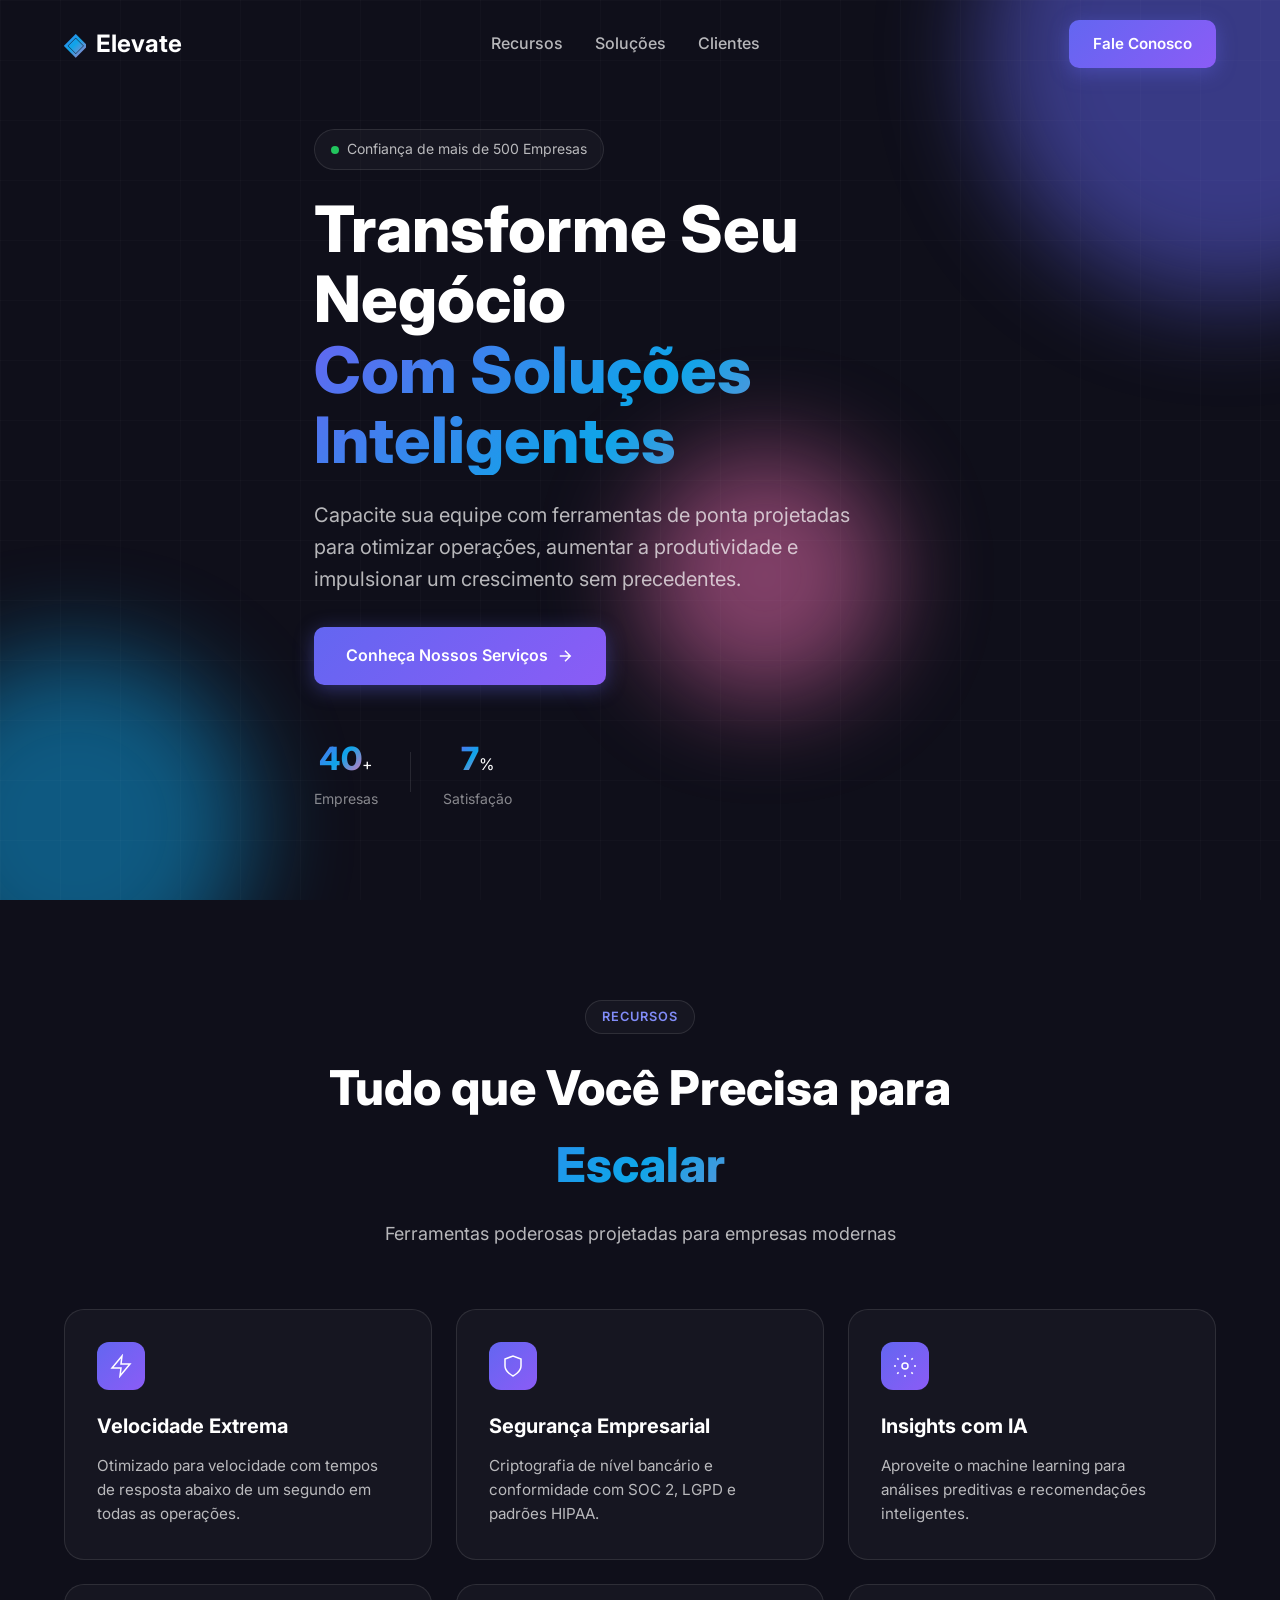
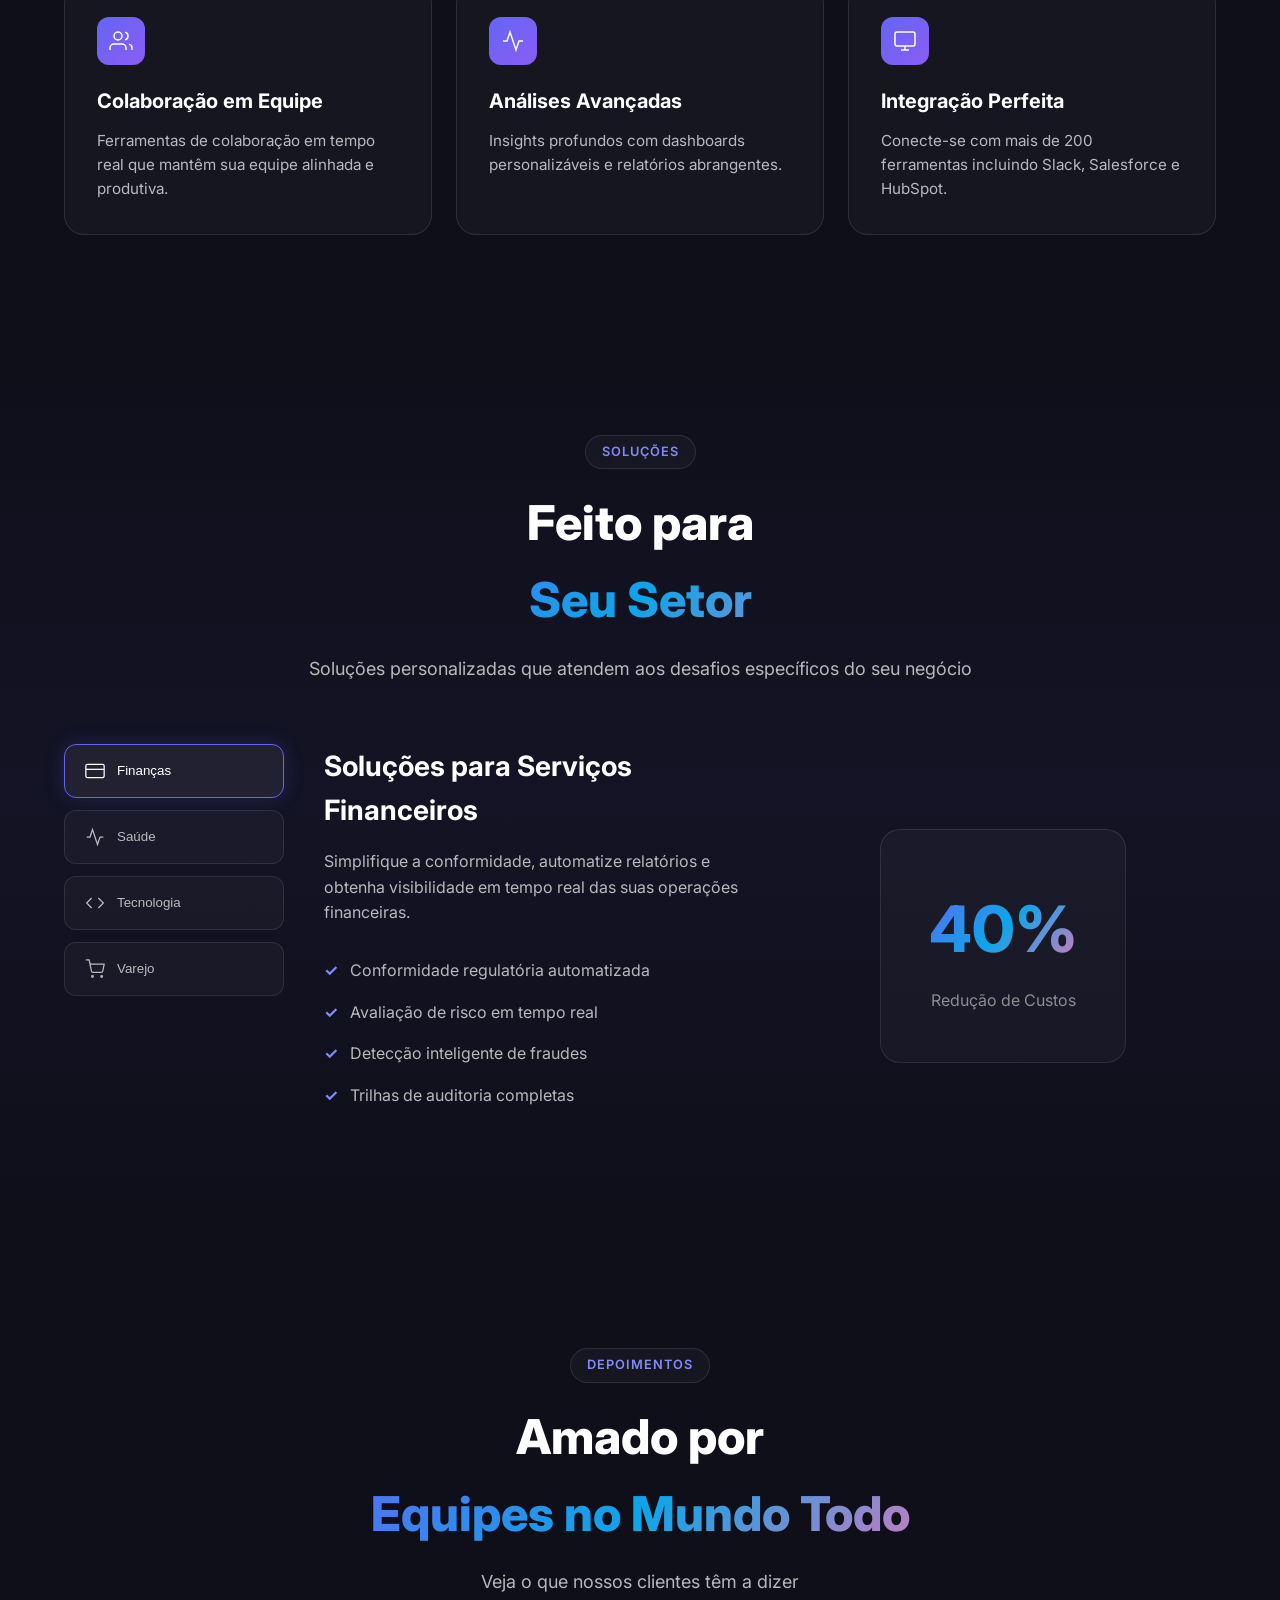
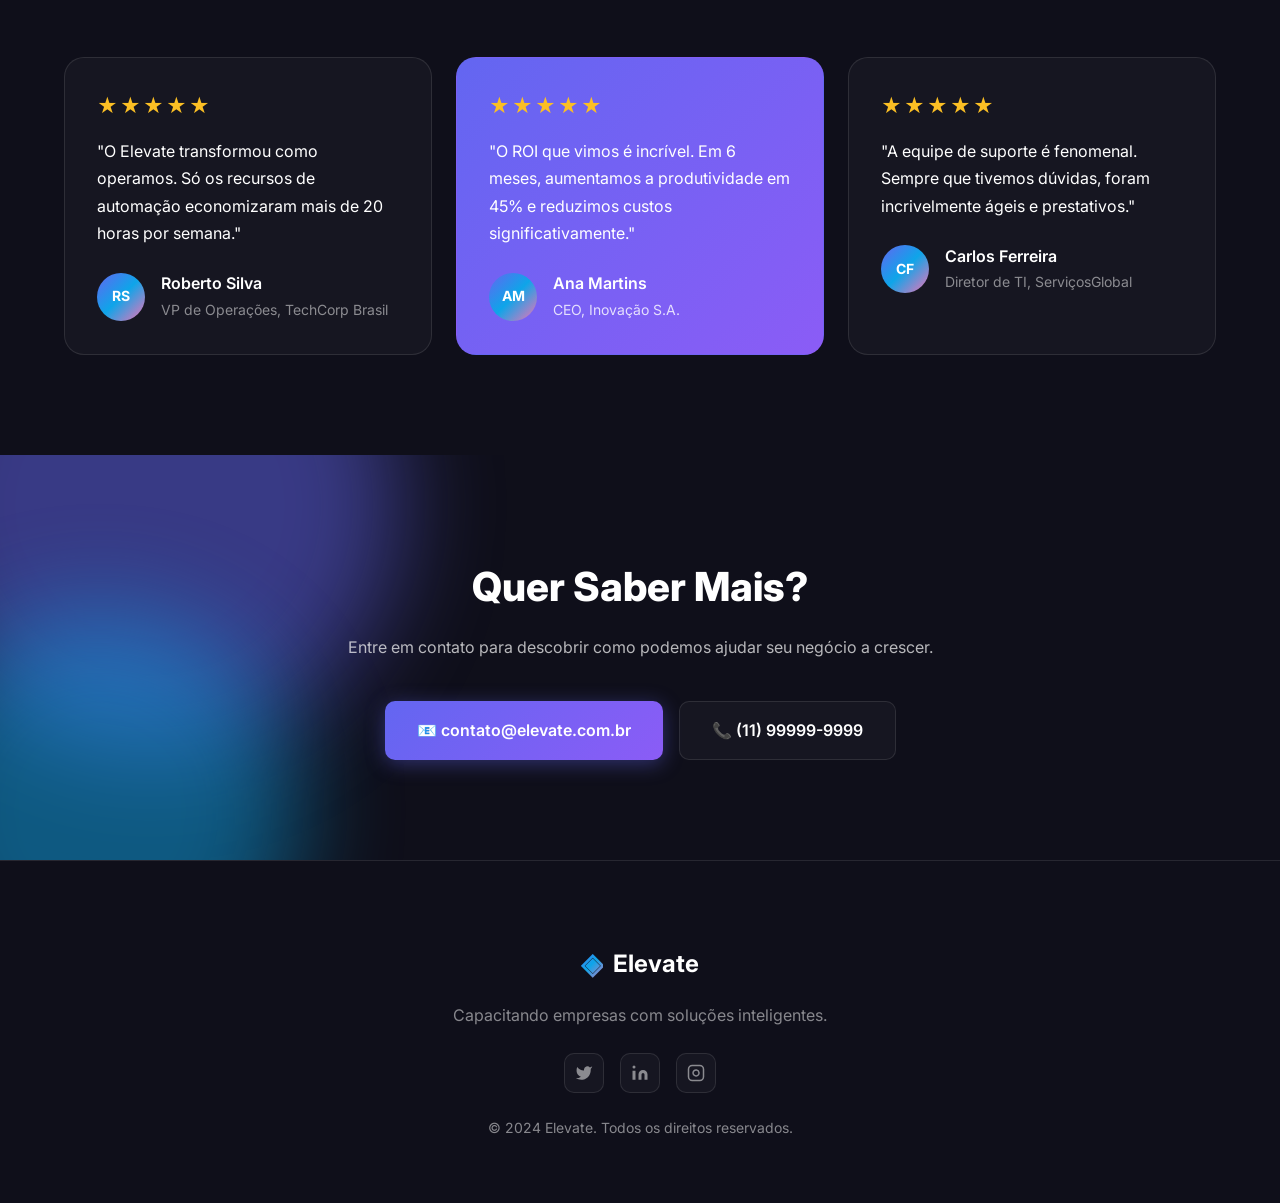
==== commit 4eb9793c: "Initial commit: Project setup with B2B landing page" ====
--- a/index.html
+++ b/index.html
@@ -1,10 +1,10 @@
 <!DOCTYPE html>
-<html lang="en">
+<html lang="pt-BR">
 <head>
     <meta charset="UTF-8">
     <meta name="viewport" content="width=device-width, initial-scale=1.0">
-    <meta name="description" content="Transform your business with our enterprise solutions. Trusted by 500+ companies worldwide.">
-    <title>Elevate | Enterprise Solutions for Modern Business</title>
+    <meta name="description" content="Transforme seu negócio com nossas soluções empresariais. Confiança de mais de 500 empresas.">
+    <title>Elevate | Soluções Empresariais</title>
     <link rel="preconnect" href="https://fonts.googleapis.com">
     <link rel="preconnect" href="https://fonts.gstatic.com" crossorigin>
     <link href="https://fonts.googleapis.com/css2?family=Inter:wght@300;400;500;600;700;800&display=swap" rel="stylesheet">
@@ -15,14 +15,12 @@
         <div class="container nav-container">
             <a href="#" class="logo"><span class="logo-icon">◈</span><span class="logo-text">Elevate</span></a>
             <ul class="nav-links">
-                <li><a href="#features">Features</a></li>
-                <li><a href="#solutions">Solutions</a></li>
-                <li><a href="#testimonials">Clients</a></li>
-                <li><a href="#pricing">Pricing</a></li>
+                <li><a href="#features">Recursos</a></li>
+                <li><a href="#solutions">Soluções</a></li>
+                <li><a href="#testimonials">Clientes</a></li>
             </ul>
             <div class="nav-actions">
-                <a href="#" class="btn-text">Sign In</a>
-                <a href="#contact" class="btn btn-primary">Get Started</a>
+                <a href="#contact" class="btn btn-primary">Fale Conosco</a>
             </div>
             <button class="mobile-menu-btn" id="mobileMenuBtn"><span></span><span></span><span></span></button>
         </div>
@@ -31,71 +29,70 @@
     <section class="hero">
         <div class="hero-bg"><div class="gradient-orb orb-1"></div><div class="gradient-orb orb-2"></div><div class="gradient-orb orb-3"></div><div class="grid-overlay"></div></div>
         <div class="container hero-content">
-            <div class="hero-badge"><span class="badge-dot"></span>Trusted by 500+ Enterprise Companies</div>
-            <h1 class="hero-title">Transform Your Business<span class="gradient-text">With Intelligent Solutions</span></h1>
-            <p class="hero-subtitle">Empower your team with cutting-edge tools designed to streamline operations, boost productivity, and drive unprecedented growth.</p>
+            <div class="hero-badge"><span class="badge-dot"></span>Confiança de mais de 500 Empresas</div>
+            <h1 class="hero-title">Transforme Seu Negócio<span class="gradient-text">Com Soluções Inteligentes</span></h1>
+            <p class="hero-subtitle">Capacite sua equipe com ferramentas de ponta projetadas para otimizar operações, aumentar a produtividade e impulsionar um crescimento sem precedentes.</p>
             <div class="hero-cta">
-                <a href="#contact" class="btn btn-primary btn-large">Start Free Trial<svg class="btn-icon" viewBox="0 0 24 24" fill="none" stroke="currentColor" stroke-width="2"><path d="M5 12h14M12 5l7 7-7 7"/></svg></a>
-                <a href="#demo" class="btn btn-secondary btn-large"><svg class="btn-icon-left" viewBox="0 0 24 24" fill="currentColor"><polygon points="5,3 19,12 5,21"/></svg>Watch Demo</a>
+                <a href="#features" class="btn btn-primary btn-large">Conheça Nossos Serviços<svg class="btn-icon" viewBox="0 0 24 24" fill="none" stroke="currentColor" stroke-width="2"><path d="M5 12h14M12 5l7 7-7 7"/></svg></a>
             </div>
             <div class="hero-stats">
-                <div class="stat-item"><span class="stat-number" data-target="500">0</span>+<span class="stat-label">Companies</span></div>
+                <div class="stat-item"><span class="stat-number" data-target="500">0</span>+<span class="stat-label">Empresas</span></div>
                 <div class="stat-divider"></div>
-                <div class="stat-item"><span class="stat-number" data-target="98">0</span>%<span class="stat-label">Satisfaction</span></div>
-                <div class="stat-divider"></div>
-                <div class="stat-item"><span class="stat-number" data-target="24">0</span>/7<span class="stat-label">Support</span></div>
+                <div class="stat-item"><span class="stat-number" data-target="98">0</span>%<span class="stat-label">Satisfação</span></div>
+                <!-- <div class="stat-divider"></div>
+                <div class="stat-item"><span class="stat-number" data-target="24">0</span>/7<span class="stat-label">Suporte</span></div> -->
             </div>
         </div>
-        <div class="hero-visual">
+        <!-- <div class="hero-visual">
             <div class="dashboard-preview">
-                <div class="dashboard-header"><div class="window-controls"><span class="control red"></span><span class="control yellow"></span><span class="control green"></span></div><span class="dashboard-title">Analytics Dashboard</span></div>
+                <div class="dashboard-header"><div class="window-controls"><span class="control red"></span><span class="control yellow"></span><span class="control green"></span></div><span class="dashboard-title">Painel de Análises</span></div>
                 <div class="dashboard-content">
                     <div class="chart-container"><div class="chart-bar" style="--height: 60%"></div><div class="chart-bar" style="--height: 80%"></div><div class="chart-bar" style="--height: 45%"></div><div class="chart-bar" style="--height: 90%"></div><div class="chart-bar" style="--height: 70%"></div><div class="chart-bar" style="--height: 85%"></div><div class="chart-bar" style="--height: 55%"></div></div>
-                    <div class="metric-cards"><div class="metric-card"><span class="metric-value">+127%</span><span class="metric-label">Growth</span></div><div class="metric-card"><span class="metric-value">$2.4M</span><span class="metric-label">Revenue</span></div></div>
+                    <div class="metric-cards"><div class="metric-card"><span class="metric-value">+127%</span><span class="metric-label">Crescimento</span></div><div class="metric-card"><span class="metric-value">R$12M</span><span class="metric-label">Receita</span></div></div>
                 </div>
             </div>
-        </div>
+        </div> -->
     </section>
 
-    <section class="logos-section">
+    <!-- <section class="logos-section">
         <div class="container">
-            <p class="logos-title">Trusted by industry leaders worldwide</p>
+            <p class="logos-title">Confiança dos líderes de mercado em todo o mundo</p>
             <div class="logos-track">
                 <div class="logos-slide"><div class="logo-item">Microsoft</div><div class="logo-item">Google</div><div class="logo-item">Amazon</div><div class="logo-item">Meta</div><div class="logo-item">Apple</div><div class="logo-item">Netflix</div><div class="logo-item">Spotify</div><div class="logo-item">Salesforce</div></div>
                 <div class="logos-slide"><div class="logo-item">Microsoft</div><div class="logo-item">Google</div><div class="logo-item">Amazon</div><div class="logo-item">Meta</div><div class="logo-item">Apple</div><div class="logo-item">Netflix</div><div class="logo-item">Spotify</div><div class="logo-item">Salesforce</div></div>
             </div>
         </div>
-    </section>
+    </section> -->
 
     <section class="features" id="features">
         <div class="container">
-            <div class="section-header"><span class="section-tag">Features</span><h2 class="section-title">Everything You Need to <span class="gradient-text">Scale</span></h2><p class="section-subtitle">Powerful tools designed for modern enterprises</p></div>
+            <div class="section-header"><span class="section-tag">Recursos</span><h2 class="section-title">Tudo que Você Precisa para <span class="gradient-text">Escalar</span></h2><p class="section-subtitle">Ferramentas poderosas projetadas para empresas modernas</p></div>
             <div class="features-grid">
-                <div class="feature-card"><div class="feature-icon"><svg viewBox="0 0 24 24" fill="none" stroke="currentColor" stroke-width="1.5"><path d="M13 2L3 14h9l-1 8 10-12h-9l1-8z"/></svg></div><h3>Lightning Fast</h3><p>Optimized for speed with sub-second response times across all operations.</p></div>
-                <div class="feature-card"><div class="feature-icon"><svg viewBox="0 0 24 24" fill="none" stroke="currentColor" stroke-width="1.5"><path d="M12 22s8-4 8-10V5l-8-3-8 3v7c0 6 8 10 8 10z"/></svg></div><h3>Enterprise Security</h3><p>Bank-grade encryption and compliance with SOC 2, GDPR, and HIPAA standards.</p></div>
-                <div class="feature-card"><div class="feature-icon"><svg viewBox="0 0 24 24" fill="none" stroke="currentColor" stroke-width="1.5"><circle cx="12" cy="12" r="3"/><path d="M12 1v2M12 21v2M4.22 4.22l1.42 1.42M18.36 18.36l1.42 1.42M1 12h2M21 12h2M4.22 19.78l1.42-1.42M18.36 5.64l1.42-1.42"/></svg></div><h3>AI-Powered Insights</h3><p>Leverage machine learning for predictive analytics and smart recommendations.</p></div>
-                <div class="feature-card"><div class="feature-icon"><svg viewBox="0 0 24 24" fill="none" stroke="currentColor" stroke-width="1.5"><path d="M17 21v-2a4 4 0 0 0-4-4H5a4 4 0 0 0-4 4v2"/><circle cx="9" cy="7" r="4"/><path d="M23 21v-2a4 4 0 0 0-3-3.87M16 3.13a4 4 0 0 1 0 7.75"/></svg></div><h3>Team Collaboration</h3><p>Real-time collaboration tools that keep your team aligned and productive.</p></div>
-                <div class="feature-card"><div class="feature-icon"><svg viewBox="0 0 24 24" fill="none" stroke="currentColor" stroke-width="1.5"><polyline points="22,12 18,12 15,21 9,3 6,12 2,12"/></svg></div><h3>Advanced Analytics</h3><p>Deep insights with customizable dashboards and comprehensive reporting.</p></div>
-                <div class="feature-card"><div class="feature-icon"><svg viewBox="0 0 24 24" fill="none" stroke="currentColor" stroke-width="1.5"><rect x="2" y="3" width="20" height="14" rx="2" ry="2"/><path d="M8 21h8M12 17v4"/></svg></div><h3>Seamless Integration</h3><p>Connect with 200+ tools including Slack, Salesforce, and HubSpot.</p></div>
+                <div class="feature-card"><div class="feature-icon"><svg viewBox="0 0 24 24" fill="none" stroke="currentColor" stroke-width="1.5"><path d="M13 2L3 14h9l-1 8 10-12h-9l1-8z"/></svg></div><h3>Velocidade Extrema</h3><p>Otimizado para velocidade com tempos de resposta abaixo de um segundo em todas as operações.</p></div>
+                <div class="feature-card"><div class="feature-icon"><svg viewBox="0 0 24 24" fill="none" stroke="currentColor" stroke-width="1.5"><path d="M12 22s8-4 8-10V5l-8-3-8 3v7c0 6 8 10 8 10z"/></svg></div><h3>Segurança Empresarial</h3><p>Criptografia de nível bancário e conformidade com SOC 2, LGPD e padrões HIPAA.</p></div>
+                <div class="feature-card"><div class="feature-icon"><svg viewBox="0 0 24 24" fill="none" stroke="currentColor" stroke-width="1.5"><circle cx="12" cy="12" r="3"/><path d="M12 1v2M12 21v2M4.22 4.22l1.42 1.42M18.36 18.36l1.42 1.42M1 12h2M21 12h2M4.22 19.78l1.42-1.42M18.36 5.64l1.42-1.42"/></svg></div><h3>Insights com IA</h3><p>Aproveite o machine learning para análises preditivas e recomendações inteligentes.</p></div>
+                <div class="feature-card"><div class="feature-icon"><svg viewBox="0 0 24 24" fill="none" stroke="currentColor" stroke-width="1.5"><path d="M17 21v-2a4 4 0 0 0-4-4H5a4 4 0 0 0-4 4v2"/><circle cx="9" cy="7" r="4"/><path d="M23 21v-2a4 4 0 0 0-3-3.87M16 3.13a4 4 0 0 1 0 7.75"/></svg></div><h3>Colaboração em Equipe</h3><p>Ferramentas de colaboração em tempo real que mantêm sua equipe alinhada e produtiva.</p></div>
+                <div class="feature-card"><div class="feature-icon"><svg viewBox="0 0 24 24" fill="none" stroke="currentColor" stroke-width="1.5"><polyline points="22,12 18,12 15,21 9,3 6,12 2,12"/></svg></div><h3>Análises Avançadas</h3><p>Insights profundos com dashboards personalizáveis e relatórios abrangentes.</p></div>
+                <div class="feature-card"><div class="feature-icon"><svg viewBox="0 0 24 24" fill="none" stroke="currentColor" stroke-width="1.5"><rect x="2" y="3" width="20" height="14" rx="2" ry="2"/><path d="M8 21h8M12 17v4"/></svg></div><h3>Integração Perfeita</h3><p>Conecte-se com mais de 200 ferramentas incluindo Slack, Salesforce e HubSpot.</p></div>
             </div>
         </div>
     </section>
 
     <section class="solutions" id="solutions">
         <div class="container">
-            <div class="section-header"><span class="section-tag">Solutions</span><h2 class="section-title">Built for <span class="gradient-text">Your Industry</span></h2><p class="section-subtitle">Tailored solutions that address your specific business challenges</p></div>
+            <div class="section-header"><span class="section-tag">Soluções</span><h2 class="section-title">Feito para <span class="gradient-text">Seu Setor</span></h2><p class="section-subtitle">Soluções personalizadas que atendem aos desafios específicos do seu negócio</p></div>
             <div class="solutions-wrapper">
                 <div class="solution-tabs">
-                    <button class="solution-tab active" data-tab="finance"><svg viewBox="0 0 24 24" fill="none" stroke="currentColor" stroke-width="1.5"><rect x="1" y="4" width="22" height="16" rx="2" ry="2"/><path d="M1 10h22"/></svg>Finance</button>
-                    <button class="solution-tab" data-tab="healthcare"><svg viewBox="0 0 24 24" fill="none" stroke="currentColor" stroke-width="1.5"><path d="M22 12h-4l-3 9L9 3l-3 9H2"/></svg>Healthcare</button>
-                    <button class="solution-tab" data-tab="technology"><svg viewBox="0 0 24 24" fill="none" stroke="currentColor" stroke-width="1.5"><polyline points="16 18 22 12 16 6"/><polyline points="8 6 2 12 8 18"/></svg>Technology</button>
-                    <button class="solution-tab" data-tab="retail"><svg viewBox="0 0 24 24" fill="none" stroke="currentColor" stroke-width="1.5"><circle cx="9" cy="21" r="1"/><circle cx="20" cy="21" r="1"/><path d="M1 1h4l2.68 13.39a2 2 0 0 0 2 1.61h9.72a2 2 0 0 0 2-1.61L23 6H6"/></svg>Retail</button>
+                    <button class="solution-tab active" data-tab="finance"><svg viewBox="0 0 24 24" fill="none" stroke="currentColor" stroke-width="1.5"><rect x="1" y="4" width="22" height="16" rx="2" ry="2"/><path d="M1 10h22"/></svg>Finanças</button>
+                    <button class="solution-tab" data-tab="healthcare"><svg viewBox="0 0 24 24" fill="none" stroke="currentColor" stroke-width="1.5"><path d="M22 12h-4l-3 9L9 3l-3 9H2"/></svg>Saúde</button>
+                    <button class="solution-tab" data-tab="technology"><svg viewBox="0 0 24 24" fill="none" stroke="currentColor" stroke-width="1.5"><polyline points="16 18 22 12 16 6"/><polyline points="8 6 2 12 8 18"/></svg>Tecnologia</button>
+                    <button class="solution-tab" data-tab="retail"><svg viewBox="0 0 24 24" fill="none" stroke="currentColor" stroke-width="1.5"><circle cx="9" cy="21" r="1"/><circle cx="20" cy="21" r="1"/><path d="M1 1h4l2.68 13.39a2 2 0 0 0 2 1.61h9.72a2 2 0 0 0 2-1.61L23 6H6"/></svg>Varejo</button>
                 </div>
                 <div class="solution-content">
-                    <div class="solution-panel active" id="finance"><div class="solution-info"><h3>Financial Services Solutions</h3><p>Streamline compliance, automate reporting, and gain real-time visibility into your financial operations.</p><ul class="solution-features"><li>Automated regulatory compliance</li><li>Real-time risk assessment</li><li>Smart fraud detection</li><li>Seamless audit trails</li></ul><a href="#contact" class="btn btn-primary">Learn More</a></div><div class="solution-visual"><div class="visual-card"><div class="visual-metric"><span class="big-number">40%</span><span>Cost Reduction</span></div></div></div></div>
-                    <div class="solution-panel" id="healthcare"><div class="solution-info"><h3>Healthcare Solutions</h3><p>Improve patient outcomes with HIPAA-compliant solutions that streamline clinical workflows.</p><ul class="solution-features"><li>HIPAA & HITECH compliant</li><li>EHR integration</li><li>Patient engagement tools</li><li>Clinical analytics</li></ul><a href="#contact" class="btn btn-primary">Learn More</a></div><div class="solution-visual"><div class="visual-card"><div class="visual-metric"><span class="big-number">60%</span><span>Faster Workflows</span></div></div></div></div>
-                    <div class="solution-panel" id="technology"><div class="solution-info"><h3>Technology Solutions</h3><p>Accelerate development cycles, improve collaboration, and scale your infrastructure.</p><ul class="solution-features"><li>CI/CD pipeline integration</li><li>Real-time code collaboration</li><li>Infrastructure monitoring</li><li>Agile project tracking</li></ul><a href="#contact" class="btn btn-primary">Learn More</a></div><div class="solution-visual"><div class="visual-card"><div class="visual-metric"><span class="big-number">3x</span><span>Faster Delivery</span></div></div></div></div>
-                    <div class="solution-panel" id="retail"><div class="solution-info"><h3>Retail Solutions</h3><p>Unify your omnichannel experience, optimize inventory management, and drive growth.</p><ul class="solution-features"><li>Omnichannel management</li><li>Inventory optimization</li><li>Customer analytics</li><li>Personalization engine</li></ul><a href="#contact" class="btn btn-primary">Learn More</a></div><div class="solution-visual"><div class="visual-card"><div class="visual-metric"><span class="big-number">25%</span><span>Revenue Growth</span></div></div></div></div>
+                    <div class="solution-panel active" id="finance"><div class="solution-info"><h3>Soluções para Serviços Financeiros</h3><p>Simplifique a conformidade, automatize relatórios e obtenha visibilidade em tempo real das suas operações financeiras.</p><ul class="solution-features"><li>Conformidade regulatória automatizada</li><li>Avaliação de risco em tempo real</li><li>Detecção inteligente de fraudes</li><li>Trilhas de auditoria completas</li></ul></div><div class="solution-visual"><div class="visual-card"><div class="visual-metric"><span class="big-number">40%</span><span>Redução de Custos</span></div></div></div></div>
+                    <div class="solution-panel" id="healthcare"><div class="solution-info"><h3>Soluções para Saúde</h3><p>Melhore os resultados dos pacientes com soluções em conformidade com a LGPD que otimizam fluxos clínicos.</p><ul class="solution-features"><li>Conformidade com LGPD e ANS</li><li>Integração com prontuários</li><li>Ferramentas de engajamento do paciente</li><li>Análises clínicas</li></ul></div><div class="solution-visual"><div class="visual-card"><div class="visual-metric"><span class="big-number">60%</span><span>Fluxos mais Rápidos</span></div></div></div></div>
+                    <div class="solution-panel" id="technology"><div class="solution-info"><h3>Soluções para Tecnologia</h3><p>Acelere ciclos de desenvolvimento, melhore a colaboração e escale sua infraestrutura.</p><ul class="solution-features"><li>Integração com pipelines CI/CD</li><li>Colaboração de código em tempo real</li><li>Monitoramento de infraestrutura</li><li>Acompanhamento ágil de projetos</li></ul></div><div class="solution-visual"><div class="visual-card"><div class="visual-metric"><span class="big-number">3x</span><span>Entregas mais Rápidas</span></div></div></div></div>
+                    <div class="solution-panel" id="retail"><div class="solution-info"><h3>Soluções para Varejo</h3><p>Unifique sua experiência omnichannel, otimize gestão de estoque e impulsione o crescimento.</p><ul class="solution-features"><li>Gestão omnichannel</li><li>Otimização de estoque</li><li>Análise de clientes</li><li>Motor de personalização</li></ul></div><div class="solution-visual"><div class="visual-card"><div class="visual-metric"><span class="big-number">25%</span><span>Crescimento de Receita</span></div></div></div></div>
                 </div>
             </div>
         </div>
@@ -103,23 +100,11 @@
 
     <section class="testimonials" id="testimonials">
         <div class="container">
-            <div class="section-header"><span class="section-tag">Testimonials</span><h2 class="section-title">Loved by <span class="gradient-text">Teams Worldwide</span></h2><p class="section-subtitle">See what our customers have to say</p></div>
+            <div class="section-header"><span class="section-tag">Depoimentos</span><h2 class="section-title">Amado por <span class="gradient-text">Equipes no Mundo Todo</span></h2><p class="section-subtitle">Veja o que nossos clientes têm a dizer</p></div>
             <div class="testimonials-grid">
-                <div class="testimonial-card"><div class="testimonial-content"><div class="stars">★★★★★</div><p>"Elevate has transformed how we operate. The automation features alone have saved us 20+ hours per week."</p></div><div class="testimonial-author"><div class="author-avatar">SC</div><div class="author-info"><strong>Sarah Chen</strong><span>VP of Operations, TechCorp</span></div></div></div>
-                <div class="testimonial-card featured"><div class="testimonial-content"><div class="stars">★★★★★</div><p>"The ROI we've seen is incredible. Within 6 months, we increased productivity by 45% and reduced costs significantly."</p></div><div class="testimonial-author"><div class="author-avatar">MR</div><div class="author-info"><strong>Michael Rodriguez</strong><span>CEO, Innovate Inc</span></div></div></div>
-                <div class="testimonial-card"><div class="testimonial-content"><div class="stars">★★★★★</div><p>"The support team is phenomenal. Any time we've had questions, they've been incredibly responsive."</p></div><div class="testimonial-author"><div class="author-avatar">EJ</div><div class="author-info"><strong>Emily Johnson</strong><span>Director of IT, GlobalServe</span></div></div></div>
-            </div>
-        </div>
-    </section>
-
-    <section class="pricing" id="pricing">
-        <div class="container">
-            <div class="section-header"><span class="section-tag">Pricing</span><h2 class="section-title">Simple, <span class="gradient-text">Transparent</span> Pricing</h2><p class="section-subtitle">Choose the plan that works best for your business</p></div>
-            <div class="pricing-toggle"><span class="toggle-label active">Monthly</span><label class="toggle-switch"><input type="checkbox" id="pricingToggle"><span class="toggle-slider"></span></label><span class="toggle-label">Annual <span class="save-badge">Save 20%</span></span></div>
-            <div class="pricing-grid">
-                <div class="pricing-card"><div class="pricing-header"><h3>Starter</h3><p>Perfect for small teams</p></div><div class="pricing-amount"><span class="currency">$</span><span class="price" data-monthly="49" data-annual="39">49</span><span class="period">/month</span></div><ul class="pricing-features"><li><svg viewBox="0 0 24 24"><polyline points="20 6 9 17 4 12"/></svg>Up to 10 users</li><li><svg viewBox="0 0 24 24"><polyline points="20 6 9 17 4 12"/></svg>Basic analytics</li><li><svg viewBox="0 0 24 24"><polyline points="20 6 9 17 4 12"/></svg>24/7 email support</li><li><svg viewBox="0 0 24 24"><polyline points="20 6 9 17 4 12"/></svg>5 GB storage</li></ul><a href="#contact" class="btn btn-outline btn-block">Get Started</a></div>
-                <div class="pricing-card popular"><div class="popular-badge">Most Popular</div><div class="pricing-header"><h3>Professional</h3><p>For growing teams</p></div><div class="pricing-amount"><span class="currency">$</span><span class="price" data-monthly="99" data-annual="79">99</span><span class="period">/month</span></div><ul class="pricing-features"><li><svg viewBox="0 0 24 24"><polyline points="20 6 9 17 4 12"/></svg>Up to 50 users</li><li><svg viewBox="0 0 24 24"><polyline points="20 6 9 17 4 12"/></svg>Advanced analytics</li><li><svg viewBox="0 0 24 24"><polyline points="20 6 9 17 4 12"/></svg>24/7 priority support</li><li><svg viewBox="0 0 24 24"><polyline points="20 6 9 17 4 12"/></svg>50 GB storage</li><li><svg viewBox="0 0 24 24"><polyline points="20 6 9 17 4 12"/></svg>Custom integrations</li></ul><a href="#contact" class="btn btn-primary btn-block">Get Started</a></div>
-                <div class="pricing-card"><div class="pricing-header"><h3>Enterprise</h3><p>For large organizations</p></div><div class="pricing-amount"><span class="currency">$</span><span class="price" data-monthly="249" data-annual="199">249</span><span class="period">/month</span></div><ul class="pricing-features"><li><svg viewBox="0 0 24 24"><polyline points="20 6 9 17 4 12"/></svg>Unlimited users</li><li><svg viewBox="0 0 24 24"><polyline points="20 6 9 17 4 12"/></svg>Enterprise analytics</li><li><svg viewBox="0 0 24 24"><polyline points="20 6 9 17 4 12"/></svg>24/7 phone support</li><li><svg viewBox="0 0 24 24"><polyline points="20 6 9 17 4 12"/></svg>Unlimited storage</li><li><svg viewBox="0 0 24 24"><polyline points="20 6 9 17 4 12"/></svg>Dedicated account manager</li></ul><a href="#contact" class="btn btn-outline btn-block">Contact Sales</a></div>
+                <div class="testimonial-card"><div class="testimonial-content"><div class="stars">★★★★★</div><p>"O Elevate transformou como operamos. Só os recursos de automação economizaram mais de 20 horas por semana."</p></div><div class="testimonial-author"><div class="author-avatar">RS</div><div class="author-info"><strong>Roberto Silva</strong><span>VP de Operações, TechCorp Brasil</span></div></div></div>
+                <div class="testimonial-card featured"><div class="testimonial-content"><div class="stars">★★★★★</div><p>"O ROI que vimos é incrível. Em 6 meses, aumentamos a produtividade em 45% e reduzimos custos significativamente."</p></div><div class="testimonial-author"><div class="author-avatar">AM</div><div class="author-info"><strong>Ana Martins</strong><span>CEO, Inovação S.A.</span></div></div></div>
+                <div class="testimonial-card"><div class="testimonial-content"><div class="stars">★★★★★</div><p>"A equipe de suporte é fenomenal. Sempre que tivemos dúvidas, foram incrivelmente ágeis e prestativos."</p></div><div class="testimonial-author"><div class="author-avatar">CF</div><div class="author-info"><strong>Carlos Ferreira</strong><span>Diretor de TI, ServiçosGlobal</span></div></div></div>
             </div>
         </div>
     </section>
@@ -128,30 +113,54 @@
         <div class="cta-bg"><div class="gradient-orb orb-1"></div><div class="gradient-orb orb-2"></div></div>
         <div class="container">
             <div class="cta-content">
-                <h2>Ready to Transform Your Business?</h2>
-                <p>Join 500+ companies already using Elevate to power their growth.</p>
-                <form class="cta-form" id="contactForm">
-                    <div class="form-row"><input type="text" placeholder="Your Name" required><input type="email" placeholder="Work Email" required></div>
-                    <div class="form-row"><input type="text" placeholder="Company Name" required><select required><option value="">Company Size</option><option value="1-10">1-10 employees</option><option value="11-50">11-50 employees</option><option value="51-200">51-200 employees</option><option value="500+">500+ employees</option></select></div>
-                    <button type="submit" class="btn btn-primary btn-large btn-block">Start Your Free Trial<svg class="btn-icon" viewBox="0 0 24 24" fill="none" stroke="currentColor" stroke-width="2"><path d="M5 12h14M12 5l7 7-7 7"/></svg></button>
-                    <p class="form-disclaimer">No credit card required · 14-day free trial · Cancel anytime</p>
-                </form>
+                <h2>Quer Saber Mais?</h2>
+                <p>Entre em contato para descobrir como podemos ajudar seu negócio a crescer.</p>
+                <div class="contact-info">
+                    <a href="mailto:contato@elevate.com.br" class="btn btn-primary btn-large">📧 contato@elevate.com.br</a>
+                    <a href="tel:+5511999999999" class="btn btn-secondary btn-large">📞 (11) 99999-9999</a>
+                </div>
             </div>
         </div>
     </section>
 
     <footer class="footer">
         <div class="container">
-            <div class="footer-grid">
-                <div class="footer-brand"><a href="#" class="logo"><span class="logo-icon">◈</span><span class="logo-text">Elevate</span></a><p>Empowering businesses with intelligent solutions for the modern enterprise.</p><div class="social-links"><a href="#" aria-label="Twitter"><svg viewBox="0 0 24 24" fill="currentColor"><path d="M23 3a10.9 10.9 0 0 1-3.14 1.53 4.48 4.48 0 0 0-7.86 3v1A10.66 10.66 0 0 1 3 4s-4 9 5 13a11.64 11.64 0 0 1-7 2c9 5 20 0 20-11.5a4.5 4.5 0 0 0-.08-.83A7.72 7.72 0 0 0 23 3z"/></svg></a><a href="#" aria-label="LinkedIn"><svg viewBox="0 0 24 24" fill="currentColor"><path d="M16 8a6 6 0 0 1 6 6v7h-4v-7a2 2 0 0 0-2-2 2 2 0 0 0-2 2v7h-4v-7a6 6 0 0 1 6-6z"/><rect x="2" y="9" width="4" height="12"/><circle cx="4" cy="4" r="2"/></svg></a><a href="#" aria-label="GitHub"><svg viewBox="0 0 24 24" fill="currentColor"><path d="M9 19c-5 1.5-5-2.5-7-3m14 6v-3.87a3.37 3.37 0 0 0-.94-2.61c3.14-.35 6.44-1.54 6.44-7A5.44 5.44 0 0 0 20 4.77 5.07 5.07 0 0 0 19.91 1S18.73.65 16 2.48a13.38 13.38 0 0 0-7 0C6.27.65 5.09 1 5.09 1A5.07 5.07 0 0 0 5 4.77a5.44 5.44 0 0 0-1.5 3.78c0 5.42 3.3 6.61 6.44 7A3.37 3.37 0 0 0 9 18.13V22"/></svg></a></div></div>
-                <div class="footer-links"><h4>Product</h4><ul><li><a href="#">Features</a></li><li><a href="#">Integrations</a></li><li><a href="#">Pricing</a></li><li><a href="#">Changelog</a></li></ul></div>
-                <div class="footer-links"><h4>Company</h4><ul><li><a href="#">About</a></li><li><a href="#">Blog</a></li><li><a href="#">Careers</a></li><li><a href="#">Press</a></li></ul></div>
-                <div class="footer-links"><h4>Resources</h4><ul><li><a href="#">Documentation</a></li><li><a href="#">Help Center</a></li><li><a href="#">API Reference</a></li><li><a href="#">Community</a></li></ul></div>
-                <div class="footer-links"><h4>Legal</h4><ul><li><a href="#">Privacy</a></li><li><a href="#">Terms</a></li><li><a href="#">Security</a></li><li><a href="#">Cookies</a></li></ul></div>
+            <div class="footer-simple">
+                <a href="#" class="logo"><span class="logo-icon">◈</span><span class="logo-text">Elevate</span></a>
+                <p>Capacitando empresas com soluções inteligentes.</p>
+                <div class="social-links">
+                    <a href="#" aria-label="Twitter"><svg viewBox="0 0 24 24" fill="currentColor"><path d="M23 3a10.9 10.9 0 0 1-3.14 1.53 4.48 4.48 0 0 0-7.86 3v1A10.66 10.66 0 0 1 3 4s-4 9 5 13a11.64 11.64 0 0 1-7 2c9 5 20 0 20-11.5a4.5 4.5 0 0 0-.08-.83A7.72 7.72 0 0 0 23 3z"/></svg></a>
+                    <a href="#" aria-label="LinkedIn"><svg viewBox="0 0 24 24" fill="currentColor"><path d="M16 8a6 6 0 0 1 6 6v7h-4v-7a2 2 0 0 0-2-2 2 2 0 0 0-2 2v7h-4v-7a6 6 0 0 1 6-6z"/><rect x="2" y="9" width="4" height="12"/><circle cx="4" cy="4" r="2"/></svg></a>
+                    <a href="#" aria-label="Instagram"><svg viewBox="0 0 24 24" fill="none" stroke="currentColor" stroke-width="2"><rect x="2" y="2" width="20" height="20" rx="5" ry="5"/><path d="M16 11.37A4 4 0 1 1 12.63 8 4 4 0 0 1 16 11.37z"/><line x1="17.5" y1="6.5" x2="17.51" y2="6.5"/></svg></a>
+                </div>
+                <p class="copyright">&copy; 2024 Elevate. Todos os direitos reservados.</p>
             </div>
-            <div class="footer-bottom"><p>&copy; 2024 Elevate. All rights reserved.</p></div>
         </div>
     </footer>
+    <script>
+        // CONFIGURAÇÃO DO GOOGLE REVIEWS
+        // 1. Gere uma API Key no Google Cloud Console com a "Places API" e "Maps JavaScript API" ativadas.
+        // 2. Cole sua chave abaixo onde diz "SUA_API_KEY_AQUI".
+        const GOOGLE_API_KEY = 'SUA_API_KEY_AQUI'; 
+        
+        // 3. Encontre o Place ID da sua empresa aqui: https://developers.google.com/maps/documentation/javascript/examples/places-placeid-finder
+        const GOOGLE_PLACE_ID = 'SEU_PLACE_ID_AQUI';
+
+        function loadGoogleMapsScript() {
+            if (GOOGLE_API_KEY === 'SUA_API_KEY_AQUI') {
+                console.warn('Google Maps API Key não configurada. Mostrando depoimentos estáticos.');
+                return;
+            }
+            const script = document.createElement('script');
+            script.src = `https://maps.googleapis.com/maps/api/js?key=${GOOGLE_API_KEY}&libraries=places&callback=initGoogleReviews`;
+            script.async = true;
+            script.defer = true;
+            document.head.appendChild(script);
+        }
+        
+        // Carregar apenas se a chave tiver sido configurada
+        window.addEventListener('load', loadGoogleMapsScript);
+    </script>
     <script src="script.js"></script>
 </body>
 </html>
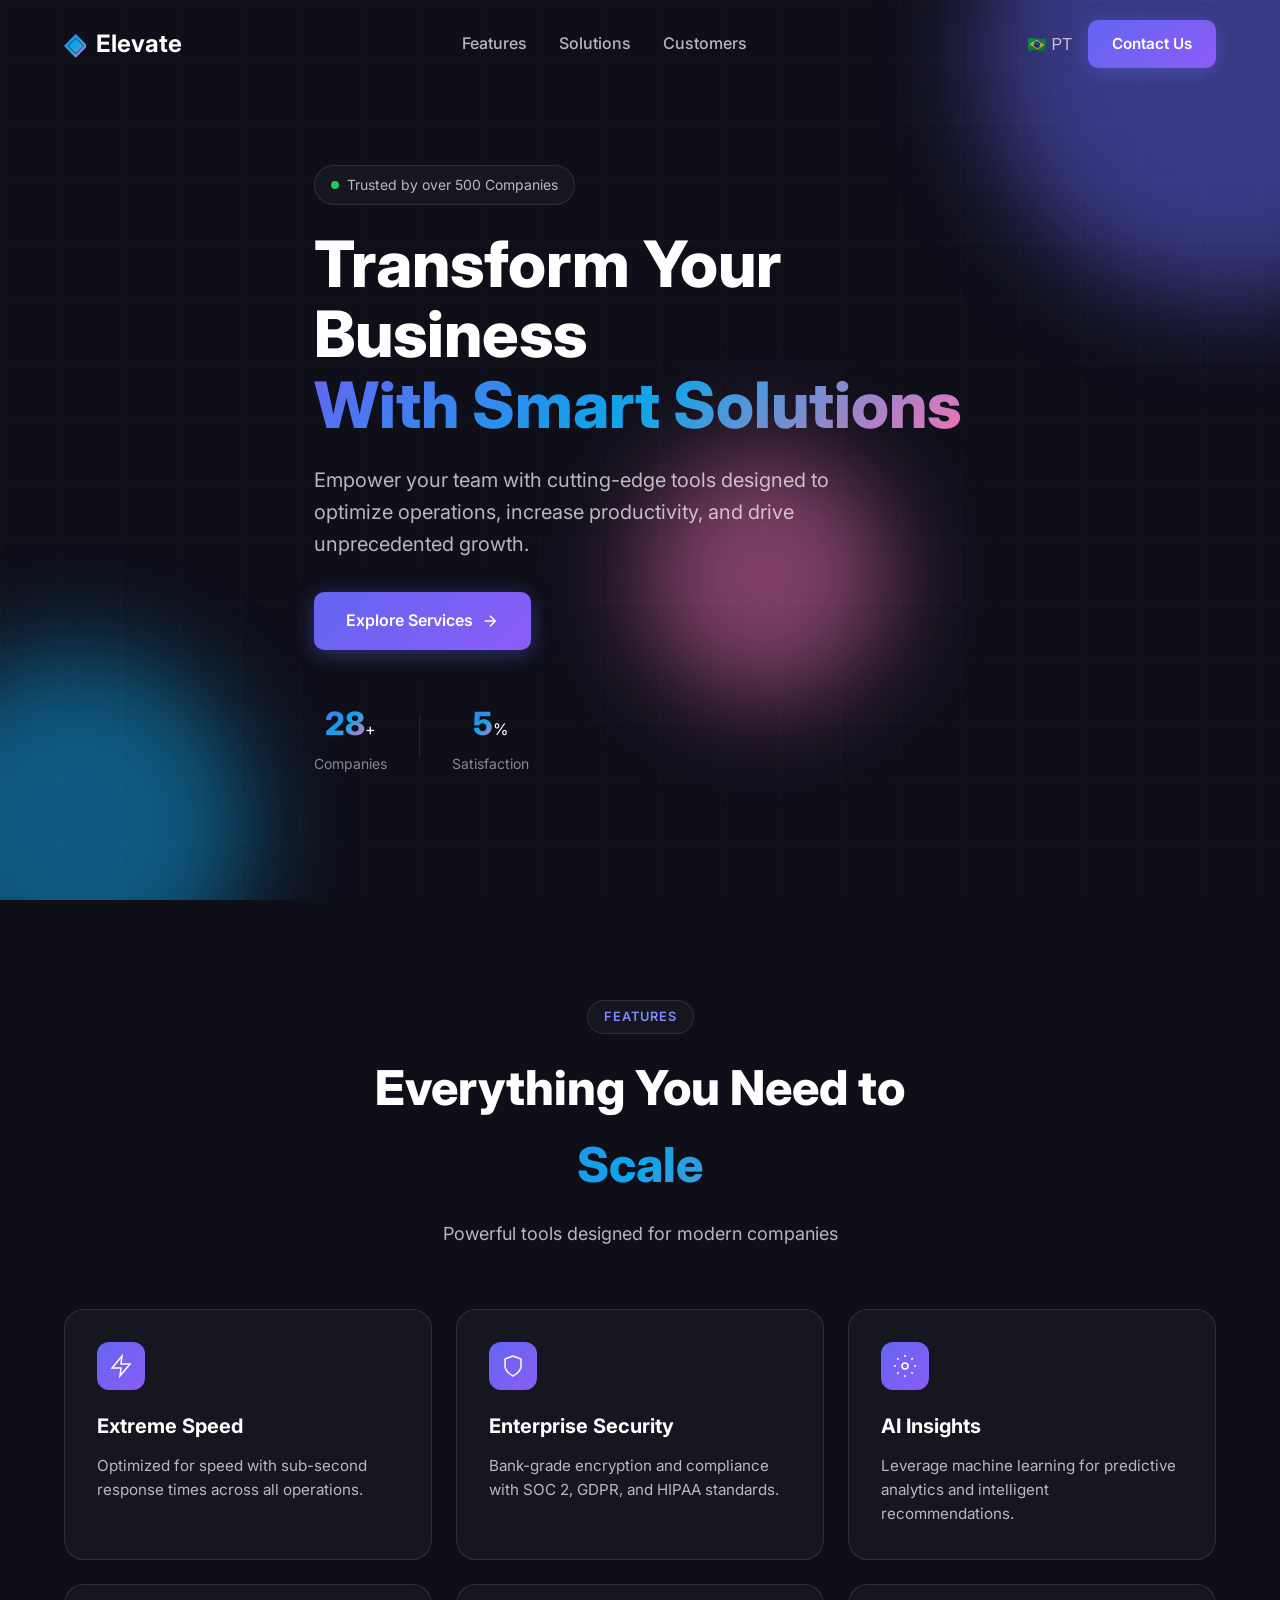
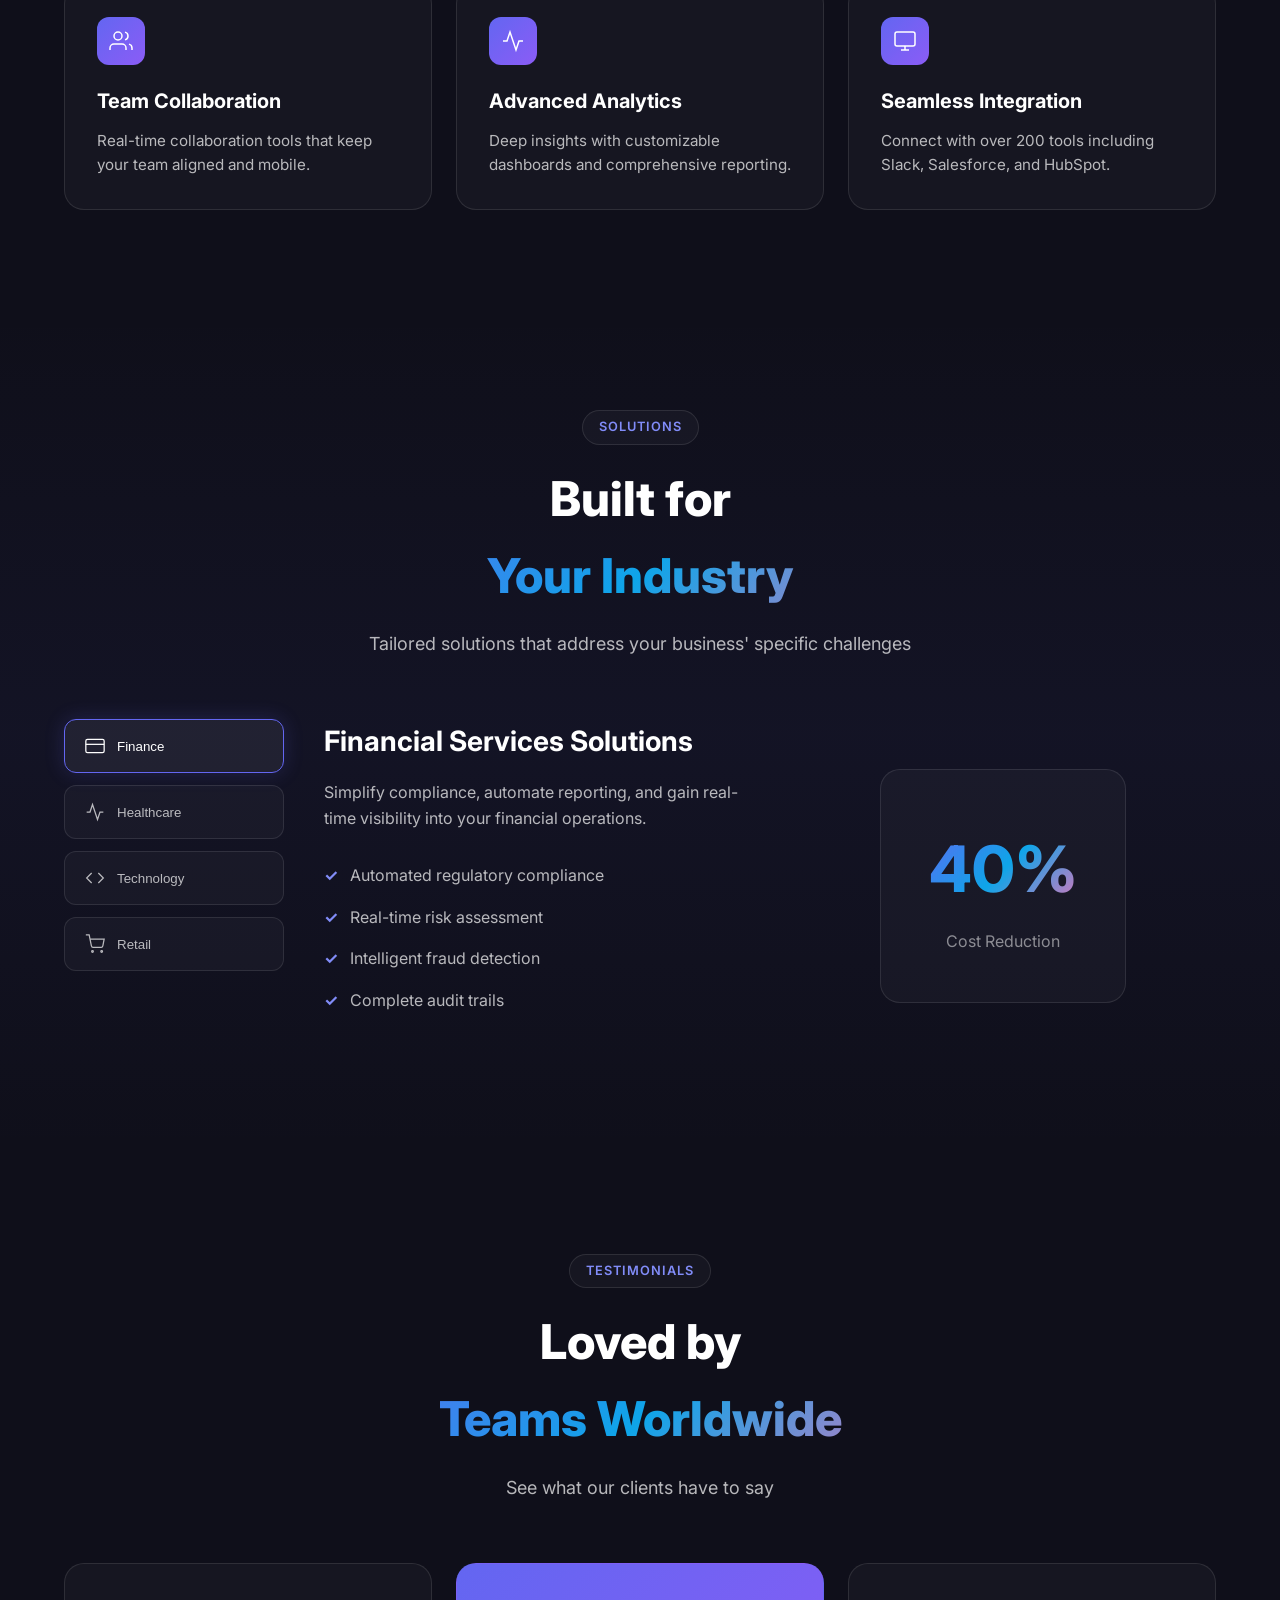
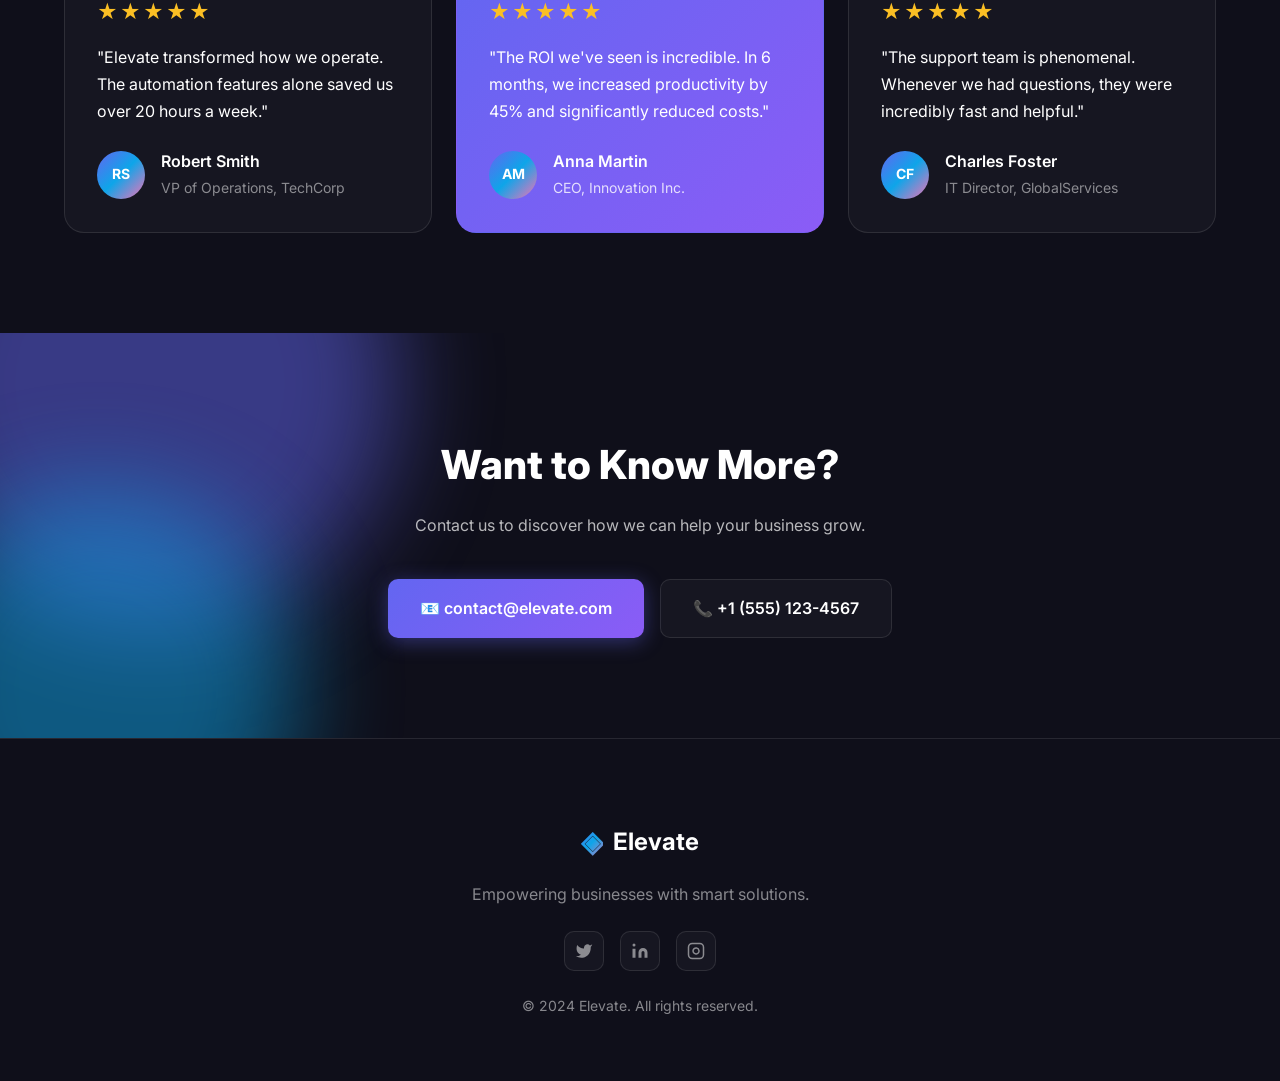
==== commit 776fab4f: "ajustes na otimizacao" ====
--- a/index.html
+++ b/index.html
@@ -1,26 +1,28 @@
 <!DOCTYPE html>
-<html lang="pt-BR">
+<html lang="en">
 <head>
     <meta charset="UTF-8">
     <meta name="viewport" content="width=device-width, initial-scale=1.0">
-    <meta name="description" content="Transforme seu negócio com nossas soluções empresariais. Confiança de mais de 500 empresas.">
-    <title>Elevate | Soluções Empresariais</title>
+    <meta name="description" content="Transform your business with our enterprise solutions. Trusted by over 500 companies.">
+    <title>Elevate | Enterprise Solutions</title>
     <link rel="preconnect" href="https://fonts.googleapis.com">
     <link rel="preconnect" href="https://fonts.gstatic.com" crossorigin>
     <link href="https://fonts.googleapis.com/css2?family=Inter:wght@300;400;500;600;700;800&display=swap" rel="stylesheet">
     <link rel="stylesheet" href="styles.css">
 </head>
 <body>
+    <script src="translations.js"></script>
     <nav class="navbar" id="navbar">
         <div class="container nav-container">
             <a href="#" class="logo"><span class="logo-icon">◈</span><span class="logo-text">Elevate</span></a>
             <ul class="nav-links">
-                <li><a href="#features">Recursos</a></li>
-                <li><a href="#solutions">Soluções</a></li>
-                <li><a href="#testimonials">Clientes</a></li>
+                <li><a href="#features" data-i18n="nav.features">Features</a></li>
+                <li><a href="#solutions" data-i18n="nav.solutions">Solutions</a></li>
+                <li><a href="#testimonials" data-i18n="nav.customers">Customers</a></li>
             </ul>
             <div class="nav-actions">
-                <a href="#contact" class="btn btn-primary">Fale Conosco</a>
+                <button onclick="window.toggleLanguage()" class="btn-text" id="langToggle" data-i18n="nav.langConfig.text" style="background:none; border:none; cursor:pointer; font-size:1rem; padding:0;">🇧🇷 PT</button>
+                <a href="#contact" class="btn btn-primary" data-i18n="nav.contact">Contact Us</a>
             </div>
             <button class="mobile-menu-btn" id="mobileMenuBtn"><span></span><span></span><span></span></button>
         </div>
@@ -29,70 +31,50 @@
     <section class="hero">
         <div class="hero-bg"><div class="gradient-orb orb-1"></div><div class="gradient-orb orb-2"></div><div class="gradient-orb orb-3"></div><div class="grid-overlay"></div></div>
         <div class="container hero-content">
-            <div class="hero-badge"><span class="badge-dot"></span>Confiança de mais de 500 Empresas</div>
-            <h1 class="hero-title">Transforme Seu Negócio<span class="gradient-text">Com Soluções Inteligentes</span></h1>
-            <p class="hero-subtitle">Capacite sua equipe com ferramentas de ponta projetadas para otimizar operações, aumentar a produtividade e impulsionar um crescimento sem precedentes.</p>
+            <div class="hero-badge"><span class="badge-dot"></span><span data-i18n="hero.badge">Trusted by over 500 Companies</span></div>
+            <h1 class="hero-title"><span data-i18n="hero.titlePrefix">Transform Your Business</span><span class="gradient-text" data-i18n="hero.titleSuffix">With Smart Solutions</span></h1>
+            <p class="hero-subtitle" data-i18n="hero.subtitle">Empower your team with cutting-edge tools designed to optimize operations, increase productivity, and drive unprecedented growth.</p>
             <div class="hero-cta">
-                <a href="#features" class="btn btn-primary btn-large">Conheça Nossos Serviços<svg class="btn-icon" viewBox="0 0 24 24" fill="none" stroke="currentColor" stroke-width="2"><path d="M5 12h14M12 5l7 7-7 7"/></svg></a>
+                <a href="#features" class="btn btn-primary btn-large"><span data-i18n="hero.cta">Explore Services</span><svg class="btn-icon" viewBox="0 0 24 24" fill="none" stroke="currentColor" stroke-width="2"><path d="M5 12h14M12 5l7 7-7 7"/></svg></a>
             </div>
             <div class="hero-stats">
-                <div class="stat-item"><span class="stat-number" data-target="500">0</span>+<span class="stat-label">Empresas</span></div>
+                <div class="stat-item"><span class="stat-number" data-target="500">0</span>+<span class="stat-label" data-i18n="hero.stats.companies">Companies</span></div>
                 <div class="stat-divider"></div>
-                <div class="stat-item"><span class="stat-number" data-target="98">0</span>%<span class="stat-label">Satisfação</span></div>
-                <!-- <div class="stat-divider"></div>
-                <div class="stat-item"><span class="stat-number" data-target="24">0</span>/7<span class="stat-label">Suporte</span></div> -->
+                <div class="stat-item"><span class="stat-number" data-target="98">0</span>%<span class="stat-label" data-i18n="hero.stats.satisfaction">Satisfaction</span></div>
             </div>
         </div>
-        <!-- <div class="hero-visual">
-            <div class="dashboard-preview">
-                <div class="dashboard-header"><div class="window-controls"><span class="control red"></span><span class="control yellow"></span><span class="control green"></span></div><span class="dashboard-title">Painel de Análises</span></div>
-                <div class="dashboard-content">
-                    <div class="chart-container"><div class="chart-bar" style="--height: 60%"></div><div class="chart-bar" style="--height: 80%"></div><div class="chart-bar" style="--height: 45%"></div><div class="chart-bar" style="--height: 90%"></div><div class="chart-bar" style="--height: 70%"></div><div class="chart-bar" style="--height: 85%"></div><div class="chart-bar" style="--height: 55%"></div></div>
-                    <div class="metric-cards"><div class="metric-card"><span class="metric-value">+127%</span><span class="metric-label">Crescimento</span></div><div class="metric-card"><span class="metric-value">R$12M</span><span class="metric-label">Receita</span></div></div>
-                </div>
-            </div>
-        </div> -->
     </section>
-
-    <!-- <section class="logos-section">
-        <div class="container">
-            <p class="logos-title">Confiança dos líderes de mercado em todo o mundo</p>
-            <div class="logos-track">
-                <div class="logos-slide"><div class="logo-item">Microsoft</div><div class="logo-item">Google</div><div class="logo-item">Amazon</div><div class="logo-item">Meta</div><div class="logo-item">Apple</div><div class="logo-item">Netflix</div><div class="logo-item">Spotify</div><div class="logo-item">Salesforce</div></div>
-                <div class="logos-slide"><div class="logo-item">Microsoft</div><div class="logo-item">Google</div><div class="logo-item">Amazon</div><div class="logo-item">Meta</div><div class="logo-item">Apple</div><div class="logo-item">Netflix</div><div class="logo-item">Spotify</div><div class="logo-item">Salesforce</div></div>
-            </div>
-        </div>
-    </section> -->
 
     <section class="features" id="features">
         <div class="container">
-            <div class="section-header"><span class="section-tag">Recursos</span><h2 class="section-title">Tudo que Você Precisa para <span class="gradient-text">Escalar</span></h2><p class="section-subtitle">Ferramentas poderosas projetadas para empresas modernas</p></div>
+            <div class="section-header"><span class="section-tag" data-i18n="features.tag">Features</span><h2 class="section-title"><span data-i18n="features.titlePrefix">Everything You Need to</span> <span class="gradient-text" data-i18n="features.titleSuffix">Scale</span></h2><p class="section-subtitle" data-i18n="features.subtitle">Powerful tools designed for modern companies</p></div>
             <div class="features-grid">
-                <div class="feature-card"><div class="feature-icon"><svg viewBox="0 0 24 24" fill="none" stroke="currentColor" stroke-width="1.5"><path d="M13 2L3 14h9l-1 8 10-12h-9l1-8z"/></svg></div><h3>Velocidade Extrema</h3><p>Otimizado para velocidade com tempos de resposta abaixo de um segundo em todas as operações.</p></div>
-                <div class="feature-card"><div class="feature-icon"><svg viewBox="0 0 24 24" fill="none" stroke="currentColor" stroke-width="1.5"><path d="M12 22s8-4 8-10V5l-8-3-8 3v7c0 6 8 10 8 10z"/></svg></div><h3>Segurança Empresarial</h3><p>Criptografia de nível bancário e conformidade com SOC 2, LGPD e padrões HIPAA.</p></div>
-                <div class="feature-card"><div class="feature-icon"><svg viewBox="0 0 24 24" fill="none" stroke="currentColor" stroke-width="1.5"><circle cx="12" cy="12" r="3"/><path d="M12 1v2M12 21v2M4.22 4.22l1.42 1.42M18.36 18.36l1.42 1.42M1 12h2M21 12h2M4.22 19.78l1.42-1.42M18.36 5.64l1.42-1.42"/></svg></div><h3>Insights com IA</h3><p>Aproveite o machine learning para análises preditivas e recomendações inteligentes.</p></div>
-                <div class="feature-card"><div class="feature-icon"><svg viewBox="0 0 24 24" fill="none" stroke="currentColor" stroke-width="1.5"><path d="M17 21v-2a4 4 0 0 0-4-4H5a4 4 0 0 0-4 4v2"/><circle cx="9" cy="7" r="4"/><path d="M23 21v-2a4 4 0 0 0-3-3.87M16 3.13a4 4 0 0 1 0 7.75"/></svg></div><h3>Colaboração em Equipe</h3><p>Ferramentas de colaboração em tempo real que mantêm sua equipe alinhada e produtiva.</p></div>
-                <div class="feature-card"><div class="feature-icon"><svg viewBox="0 0 24 24" fill="none" stroke="currentColor" stroke-width="1.5"><polyline points="22,12 18,12 15,21 9,3 6,12 2,12"/></svg></div><h3>Análises Avançadas</h3><p>Insights profundos com dashboards personalizáveis e relatórios abrangentes.</p></div>
-                <div class="feature-card"><div class="feature-icon"><svg viewBox="0 0 24 24" fill="none" stroke="currentColor" stroke-width="1.5"><rect x="2" y="3" width="20" height="14" rx="2" ry="2"/><path d="M8 21h8M12 17v4"/></svg></div><h3>Integração Perfeita</h3><p>Conecte-se com mais de 200 ferramentas incluindo Slack, Salesforce e HubSpot.</p></div>
+                <div class="feature-card"><div class="feature-icon"><svg viewBox="0 0 24 24" fill="none" stroke="currentColor" stroke-width="1.5"><path d="M13 2L3 14h9l-1 8 10-12h-9l1-8z"/></svg></div><h3 data-i18n="features.cards.0.title">Extreme Speed</h3><p data-i18n="features.cards.0.text">Optimized for speed with sub-second response times across all operations.</p></div>
+                <div class="feature-card"><div class="feature-icon"><svg viewBox="0 0 24 24" fill="none" stroke="currentColor" stroke-width="1.5"><path d="M12 22s8-4 8-10V5l-8-3-8 3v7c0 6 8 10 8 10z"/></svg></div><h3 data-i18n="features.cards.1.title">Enterprise Security</h3><p data-i18n="features.cards.1.text">Bank-grade encryption and compliance with SOC 2, GDPR, and HIPAA standards.</p></div>
+                <div class="feature-card"><div class="feature-icon"><svg viewBox="0 0 24 24" fill="none" stroke="currentColor" stroke-width="1.5"><circle cx="12" cy="12" r="3"/><path d="M12 1v2M12 21v2M4.22 4.22l1.42 1.42M18.36 18.36l1.42 1.42M1 12h2M21 12h2M4.22 19.78l1.42-1.42M18.36 5.64l1.42-1.42"/></svg></div><h3 data-i18n="features.cards.2.title">AI Insights</h3><p data-i18n="features.cards.2.text">Leverage machine learning for predictive analytics and intelligent recommendations.</p></div>
+                <div class="feature-card"><div class="feature-icon"><svg viewBox="0 0 24 24" fill="none" stroke="currentColor" stroke-width="1.5"><path d="M17 21v-2a4 4 0 0 0-4-4H5a4 4 0 0 0-4 4v2"/><circle cx="9" cy="7" r="4"/><path d="M23 21v-2a4 4 0 0 0-3-3.87M16 3.13a4 4 0 0 1 0 7.75"/></svg></div><h3 data-i18n="features.cards.3.title">Team Collaboration</h3><p data-i18n="features.cards.3.text">Real-time collaboration tools that keep your team aligned and mobile.</p></div>
+                <div class="feature-card"><div class="feature-icon"><svg viewBox="0 0 24 24" fill="none" stroke="currentColor" stroke-width="1.5"><polyline points="22,12 18,12 15,21 9,3 6,12 2,12"/></svg></div><h3 data-i18n="features.cards.4.title">Advanced Analytics</h3><p data-i18n="features.cards.4.text">Deep insights with customizable dashboards and comprehensive reporting.</p></div>
+                <div class="feature-card"><div class="feature-icon"><svg viewBox="0 0 24 24" fill="none" stroke="currentColor" stroke-width="1.5"><rect x="2" y="3" width="20" height="14" rx="2" ry="2"/><path d="M8 21h8M12 17v4"/></svg></div><h3 data-i18n="features.cards.5.title">Seamless Integration</h3><p data-i18n="features.cards.5.text">Connect with over 200 tools including Slack, Salesforce, and HubSpot.</p></div>
             </div>
         </div>
     </section>
 
     <section class="solutions" id="solutions">
         <div class="container">
-            <div class="section-header"><span class="section-tag">Soluções</span><h2 class="section-title">Feito para <span class="gradient-text">Seu Setor</span></h2><p class="section-subtitle">Soluções personalizadas que atendem aos desafios específicos do seu negócio</p></div>
+            <div class="section-header"><span class="section-tag" data-i18n="solutions.tag">Solutions</span><h2 class="section-title"><span data-i18n="solutions.titlePrefix">Built for</span> <span class="gradient-text" data-i18n="solutions.titleSuffix">Your Industry</span></h2><p class="section-subtitle" data-i18n="solutions.subtitle">Tailored solutions that address your business' specific challenges</p></div>
             <div class="solutions-wrapper">
                 <div class="solution-tabs">
-                    <button class="solution-tab active" data-tab="finance"><svg viewBox="0 0 24 24" fill="none" stroke="currentColor" stroke-width="1.5"><rect x="1" y="4" width="22" height="16" rx="2" ry="2"/><path d="M1 10h22"/></svg>Finanças</button>
-                    <button class="solution-tab" data-tab="healthcare"><svg viewBox="0 0 24 24" fill="none" stroke="currentColor" stroke-width="1.5"><path d="M22 12h-4l-3 9L9 3l-3 9H2"/></svg>Saúde</button>
-                    <button class="solution-tab" data-tab="technology"><svg viewBox="0 0 24 24" fill="none" stroke="currentColor" stroke-width="1.5"><polyline points="16 18 22 12 16 6"/><polyline points="8 6 2 12 8 18"/></svg>Tecnologia</button>
-                    <button class="solution-tab" data-tab="retail"><svg viewBox="0 0 24 24" fill="none" stroke="currentColor" stroke-width="1.5"><circle cx="9" cy="21" r="1"/><circle cx="20" cy="21" r="1"/><path d="M1 1h4l2.68 13.39a2 2 0 0 0 2 1.61h9.72a2 2 0 0 0 2-1.61L23 6H6"/></svg>Varejo</button>
+                    <button class="solution-tab active" data-tab="finance"><svg viewBox="0 0 24 24" fill="none" stroke="currentColor" stroke-width="1.5"><rect x="1" y="4" width="22" height="16" rx="2" ry="2"/><path d="M1 10h22"/></svg><span data-i18n="solutions.tabs.finance">Finance</span></button>
+                    <button class="solution-tab" data-tab="healthcare"><svg viewBox="0 0 24 24" fill="none" stroke="currentColor" stroke-width="1.5"><path d="M22 12h-4l-3 9L9 3l-3 9H2"/></svg><span data-i18n="solutions.tabs.healthcare">Healthcare</span></button>
+                    <button class="solution-tab" data-tab="technology"><svg viewBox="0 0 24 24" fill="none" stroke="currentColor" stroke-width="1.5"><polyline points="16 18 22 12 16 6"/><polyline points="8 6 2 12 8 18"/></svg><span data-i18n="solutions.tabs.technology">Technology</span></button>
+                    <button class="solution-tab" data-tab="retail"><svg viewBox="0 0 24 24" fill="none" stroke="currentColor" stroke-width="1.5"><circle cx="9" cy="21" r="1"/><circle cx="20" cy="21" r="1"/><path d="M1 1h4l2.68 13.39a2 2 0 0 0 2 1.61h9.72a2 2 0 0 0 2-1.61L23 6H6"/></svg><span data-i18n="solutions.tabs.retail">Retail</span></button>
                 </div>
+                <!-- Panels are populated dynamically but we keep structure for now. Or let user know we refactored it? Actually, text inside panels should also have i18n -->
                 <div class="solution-content">
-                    <div class="solution-panel active" id="finance"><div class="solution-info"><h3>Soluções para Serviços Financeiros</h3><p>Simplifique a conformidade, automatize relatórios e obtenha visibilidade em tempo real das suas operações financeiras.</p><ul class="solution-features"><li>Conformidade regulatória automatizada</li><li>Avaliação de risco em tempo real</li><li>Detecção inteligente de fraudes</li><li>Trilhas de auditoria completas</li></ul></div><div class="solution-visual"><div class="visual-card"><div class="visual-metric"><span class="big-number">40%</span><span>Redução de Custos</span></div></div></div></div>
-                    <div class="solution-panel" id="healthcare"><div class="solution-info"><h3>Soluções para Saúde</h3><p>Melhore os resultados dos pacientes com soluções em conformidade com a LGPD que otimizam fluxos clínicos.</p><ul class="solution-features"><li>Conformidade com LGPD e ANS</li><li>Integração com prontuários</li><li>Ferramentas de engajamento do paciente</li><li>Análises clínicas</li></ul></div><div class="solution-visual"><div class="visual-card"><div class="visual-metric"><span class="big-number">60%</span><span>Fluxos mais Rápidos</span></div></div></div></div>
-                    <div class="solution-panel" id="technology"><div class="solution-info"><h3>Soluções para Tecnologia</h3><p>Acelere ciclos de desenvolvimento, melhore a colaboração e escale sua infraestrutura.</p><ul class="solution-features"><li>Integração com pipelines CI/CD</li><li>Colaboração de código em tempo real</li><li>Monitoramento de infraestrutura</li><li>Acompanhamento ágil de projetos</li></ul></div><div class="solution-visual"><div class="visual-card"><div class="visual-metric"><span class="big-number">3x</span><span>Entregas mais Rápidas</span></div></div></div></div>
-                    <div class="solution-panel" id="retail"><div class="solution-info"><h3>Soluções para Varejo</h3><p>Unifique sua experiência omnichannel, otimize gestão de estoque e impulsione o crescimento.</p><ul class="solution-features"><li>Gestão omnichannel</li><li>Otimização de estoque</li><li>Análise de clientes</li><li>Motor de personalização</li></ul></div><div class="solution-visual"><div class="visual-card"><div class="visual-metric"><span class="big-number">25%</span><span>Crescimento de Receita</span></div></div></div></div>
+                    <div class="solution-panel active" id="finance"><div class="solution-info"><h3 data-i18n="solutions.panels.finance.title">Financial Services Solutions</h3><p data-i18n="solutions.panels.finance.desc">Simplify compliance, automate reporting, and gain real-time visibility into your financial operations.</p><ul class="solution-features"><li data-i18n="solutions.panels.finance.features.0">Automated regulatory compliance</li><li data-i18n="solutions.panels.finance.features.1">Real-time risk assessment</li><li data-i18n="solutions.panels.finance.features.2">Intelligent fraud detection</li><li data-i18n="solutions.panels.finance.features.3">Complete audit trails</li></ul></div><div class="solution-visual"><div class="visual-card"><div class="visual-metric"><span class="big-number">40%</span><span data-i18n="solutions.panels.finance.metricLabel">Cost Reduction</span></div></div></div></div>
+                    <div class="solution-panel" id="healthcare"><div class="solution-info"><h3 data-i18n="solutions.panels.healthcare.title">Healthcare Solutions</h3><p data-i18n="solutions.panels.healthcare.desc">Improve patient outcomes with HIPAA-compliant solutions that optimize clinical workflows.</p><ul class="solution-features"><li data-i18n="solutions.panels.healthcare.features.0">HIPAA and GDPR compliance</li><li data-i18n="solutions.panels.healthcare.features.1">EHR integration</li><li data-i18n="solutions.panels.healthcare.features.2">Patient engagement tools</li><li data-i18n="solutions.panels.healthcare.features.3">Clinical analytics</li></ul></div><div class="solution-visual"><div class="visual-card"><div class="visual-metric"><span class="big-number">60%</span><span data-i18n="solutions.panels.healthcare.metricLabel">Faster Workflows</span></div></div></div></div>
+                    <div class="solution-panel" id="technology"><div class="solution-info"><h3 data-i18n="solutions.panels.technology.title">Technology Solutions</h3><p data-i18n="solutions.panels.technology.desc">Accelerate development cycles, improve collaboration, and scale your infrastructure.</p><ul class="solution-features"><li data-i18n="solutions.panels.technology.features.0">CI/CD pipeline integration</li><li data-i18n="solutions.panels.technology.features.1">Real-time code collaboration</li><li data-i18n="solutions.panels.technology.features.2">Infrastructure monitoring</li><li data-i18n="solutions.panels.technology.features.3">Agile project tracking</li></ul></div><div class="solution-visual"><div class="visual-card"><div class="visual-metric"><span class="big-number">3x</span><span data-i18n="solutions.panels.technology.metricLabel">Faster Deployments</span></div></div></div></div>
+                    <div class="solution-panel" id="retail"><div class="solution-info"><h3 data-i18n="solutions.panels.retail.title">Retail Solutions</h3><p data-i18n="solutions.panels.retail.desc">Unify your omnichannel experience, optimize inventory management, and drive growth.</p><ul class="solution-features"><li data-i18n="solutions.panels.retail.features.0">Omnichannel management</li><li data-i18n="solutions.panels.retail.features.1">Inventory optimization</li><li data-i18n="solutions.panels.retail.features.2">Customer analytics</li><li data-i18n="solutions.panels.retail.features.3">Personalization engine</li></ul></div><div class="solution-visual"><div class="visual-card"><div class="visual-metric"><span class="big-number">25%</span><span data-i18n="solutions.panels.retail.metricLabel">Revenue Growth</span></div></div></div></div>
                 </div>
             </div>
         </div>
@@ -100,11 +82,12 @@
 
     <section class="testimonials" id="testimonials">
         <div class="container">
-            <div class="section-header"><span class="section-tag">Depoimentos</span><h2 class="section-title">Amado por <span class="gradient-text">Equipes no Mundo Todo</span></h2><p class="section-subtitle">Veja o que nossos clientes têm a dizer</p></div>
+            <div class="section-header"><span class="section-tag" data-i18n="testimonials.tag">Testimonials</span><h2 class="section-title"><span data-i18n="testimonials.titlePrefix">Loved by</span> <span class="gradient-text" data-i18n="testimonials.titleSuffix">Teams Worldwide</span></h2><p class="section-subtitle" data-i18n="testimonials.subtitle">See what our clients have to say</p></div>
             <div class="testimonials-grid">
-                <div class="testimonial-card"><div class="testimonial-content"><div class="stars">★★★★★</div><p>"O Elevate transformou como operamos. Só os recursos de automação economizaram mais de 20 horas por semana."</p></div><div class="testimonial-author"><div class="author-avatar">RS</div><div class="author-info"><strong>Roberto Silva</strong><span>VP de Operações, TechCorp Brasil</span></div></div></div>
-                <div class="testimonial-card featured"><div class="testimonial-content"><div class="stars">★★★★★</div><p>"O ROI que vimos é incrível. Em 6 meses, aumentamos a produtividade em 45% e reduzimos custos significativamente."</p></div><div class="testimonial-author"><div class="author-avatar">AM</div><div class="author-info"><strong>Ana Martins</strong><span>CEO, Inovação S.A.</span></div></div></div>
-                <div class="testimonial-card"><div class="testimonial-content"><div class="stars">★★★★★</div><p>"A equipe de suporte é fenomenal. Sempre que tivemos dúvidas, foram incrivelmente ágeis e prestativos."</p></div><div class="testimonial-author"><div class="author-avatar">CF</div><div class="author-info"><strong>Carlos Ferreira</strong><span>Diretor de TI, ServiçosGlobal</span></div></div></div>
+                <!-- IMPORTANT: JS will replace these significantly if Google Reviews are active, but for static fallback we keep them. -->
+                <div class="testimonial-card"><div class="testimonial-content"><div class="stars">★★★★★</div><p data-i18n="testimonials.cards.0.text">"Elevate transformed how we operate. The automation features alone saved us over 20 hours a week."</p></div><div class="testimonial-author"><div class="author-avatar">RS</div><div class="author-info"><strong>Robert Smith</strong><span data-i18n="testimonials.cards.0.role">VP of Operations, TechCorp</span></div></div></div>
+                <div class="testimonial-card featured"><div class="testimonial-content"><div class="stars">★★★★★</div><p data-i18n="testimonials.cards.1.text">"The ROI we've seen is incredible. In 6 months, we increased productivity by 45% and significantly reduced costs."</p></div><div class="testimonial-author"><div class="author-avatar">AM</div><div class="author-info"><strong>Anna Martin</strong><span data-i18n="testimonials.cards.1.role">CEO, Innovation Inc.</span></div></div></div>
+                <div class="testimonial-card"><div class="testimonial-content"><div class="stars">★★★★★</div><p data-i18n="testimonials.cards.2.text">"The support team is phenomenal. Whenever we had questions, they were incredibly fast and helpful."</p></div><div class="testimonial-author"><div class="author-avatar">CF</div><div class="author-info"><strong>Charles Foster</strong><span data-i18n="testimonials.cards.2.role">IT Director, GlobalServices</span></div></div></div>
             </div>
         </div>
     </section>
@@ -113,11 +96,11 @@
         <div class="cta-bg"><div class="gradient-orb orb-1"></div><div class="gradient-orb orb-2"></div></div>
         <div class="container">
             <div class="cta-content">
-                <h2>Quer Saber Mais?</h2>
-                <p>Entre em contato para descobrir como podemos ajudar seu negócio a crescer.</p>
+                <h2 data-i18n="cta.title">Want to Know More?</h2>
+                <p data-i18n="cta.text">Contact us to discover how we can help your business grow.</p>
                 <div class="contact-info">
-                    <a href="mailto:contato@elevate.com.br" class="btn btn-primary btn-large">📧 contato@elevate.com.br</a>
-                    <a href="tel:+5511999999999" class="btn btn-secondary btn-large">📞 (11) 99999-9999</a>
+                    <a href="mailto:contact@elevate.com" class="btn btn-primary btn-large">📧 contact@elevate.com</a>
+                    <a href="tel:+15551234567" class="btn btn-secondary btn-large">📞 +1 (555) 123-4567</a>
                 </div>
             </div>
         </div>
@@ -127,28 +110,28 @@
         <div class="container">
             <div class="footer-simple">
                 <a href="#" class="logo"><span class="logo-icon">◈</span><span class="logo-text">Elevate</span></a>
-                <p>Capacitando empresas com soluções inteligentes.</p>
+                <p data-i18n="footer.tagline">Empowering businesses with smart solutions.</p>
                 <div class="social-links">
                     <a href="#" aria-label="Twitter"><svg viewBox="0 0 24 24" fill="currentColor"><path d="M23 3a10.9 10.9 0 0 1-3.14 1.53 4.48 4.48 0 0 0-7.86 3v1A10.66 10.66 0 0 1 3 4s-4 9 5 13a11.64 11.64 0 0 1-7 2c9 5 20 0 20-11.5a4.5 4.5 0 0 0-.08-.83A7.72 7.72 0 0 0 23 3z"/></svg></a>
                     <a href="#" aria-label="LinkedIn"><svg viewBox="0 0 24 24" fill="currentColor"><path d="M16 8a6 6 0 0 1 6 6v7h-4v-7a2 2 0 0 0-2-2 2 2 0 0 0-2 2v7h-4v-7a6 6 0 0 1 6-6z"/><rect x="2" y="9" width="4" height="12"/><circle cx="4" cy="4" r="2"/></svg></a>
                     <a href="#" aria-label="Instagram"><svg viewBox="0 0 24 24" fill="none" stroke="currentColor" stroke-width="2"><rect x="2" y="2" width="20" height="20" rx="5" ry="5"/><path d="M16 11.37A4 4 0 1 1 12.63 8 4 4 0 0 1 16 11.37z"/><line x1="17.5" y1="6.5" x2="17.51" y2="6.5"/></svg></a>
                 </div>
-                <p class="copyright">&copy; 2024 Elevate. Todos os direitos reservados.</p>
+                <p class="copyright" data-i18n="footer.copyright">&copy; 2024 Elevate. All rights reserved.</p>
             </div>
         </div>
     </footer>
     <script>
-        // CONFIGURAÇÃO DO GOOGLE REVIEWS
-        // 1. Gere uma API Key no Google Cloud Console com a "Places API" e "Maps JavaScript API" ativadas.
-        // 2. Cole sua chave abaixo onde diz "SUA_API_KEY_AQUI".
-        const GOOGLE_API_KEY = 'SUA_API_KEY_AQUI'; 
+        // GOOGLE REVIEWS CONFIGURATION
+        // 1. Generate an API Key in Google Cloud Console with "Places API" and "Maps JavaScript API" enabled.
+        // 2. Paste your key below where it says "YOUR_API_KEY_HERE".
+        const GOOGLE_API_KEY = 'YOUR_API_KEY_HERE'; 
         
-        // 3. Encontre o Place ID da sua empresa aqui: https://developers.google.com/maps/documentation/javascript/examples/places-placeid-finder
-        const GOOGLE_PLACE_ID = 'SEU_PLACE_ID_AQUI';
+        // 3. Find your Place ID here: https://developers.google.com/maps/documentation/javascript/examples/places-placeid-finder
+        const GOOGLE_PLACE_ID = 'YOUR_PLACE_ID_HERE';
 
         function loadGoogleMapsScript() {
-            if (GOOGLE_API_KEY === 'SUA_API_KEY_AQUI') {
-                console.warn('Google Maps API Key não configurada. Mostrando depoimentos estáticos.');
+            if (GOOGLE_API_KEY === 'YOUR_API_KEY_HERE') {
+                console.warn('Google Maps API Key not configured. Showing static testimonials.');
                 return;
             }
             const script = document.createElement('script');
@@ -158,7 +141,7 @@
             document.head.appendChild(script);
         }
         
-        // Carregar apenas se a chave tiver sido configurada
+        // Load only if key is configured
         window.addEventListener('load', loadGoogleMapsScript);
     </script>
     <script src="script.js"></script>
